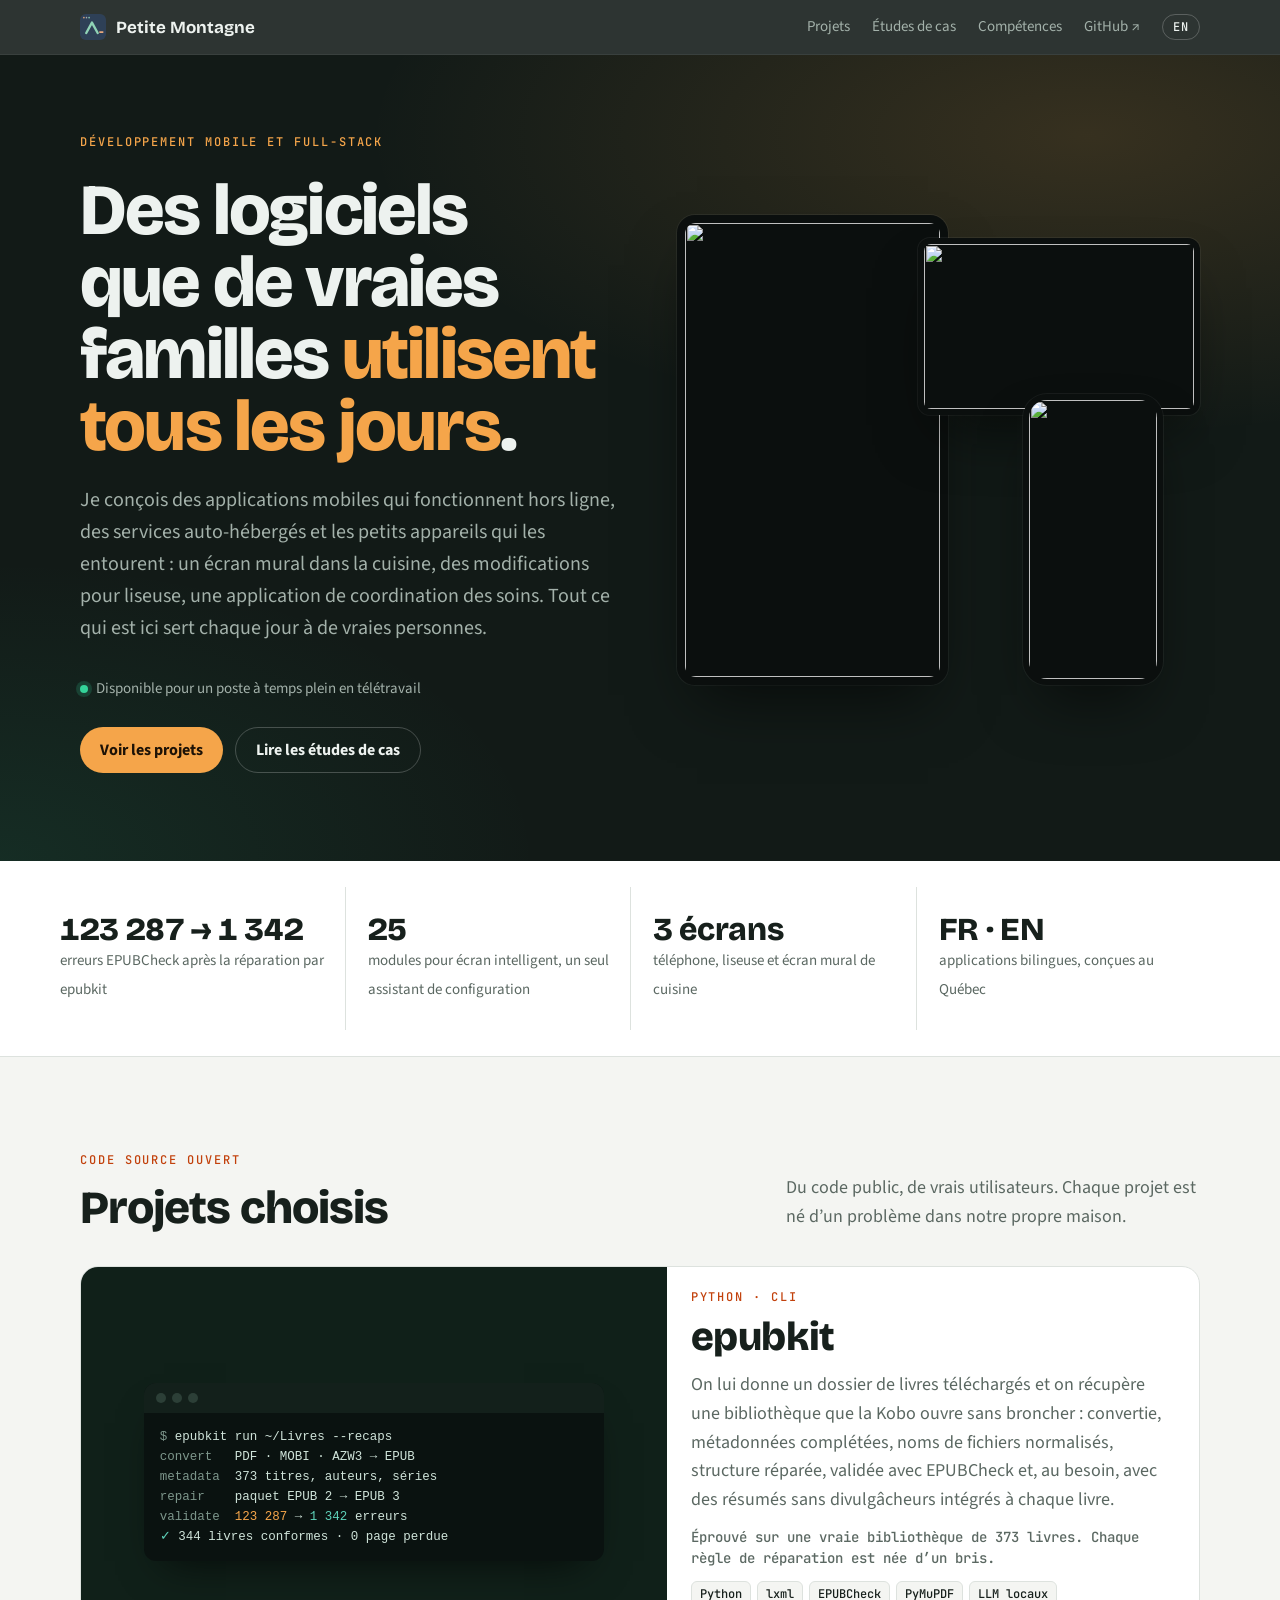
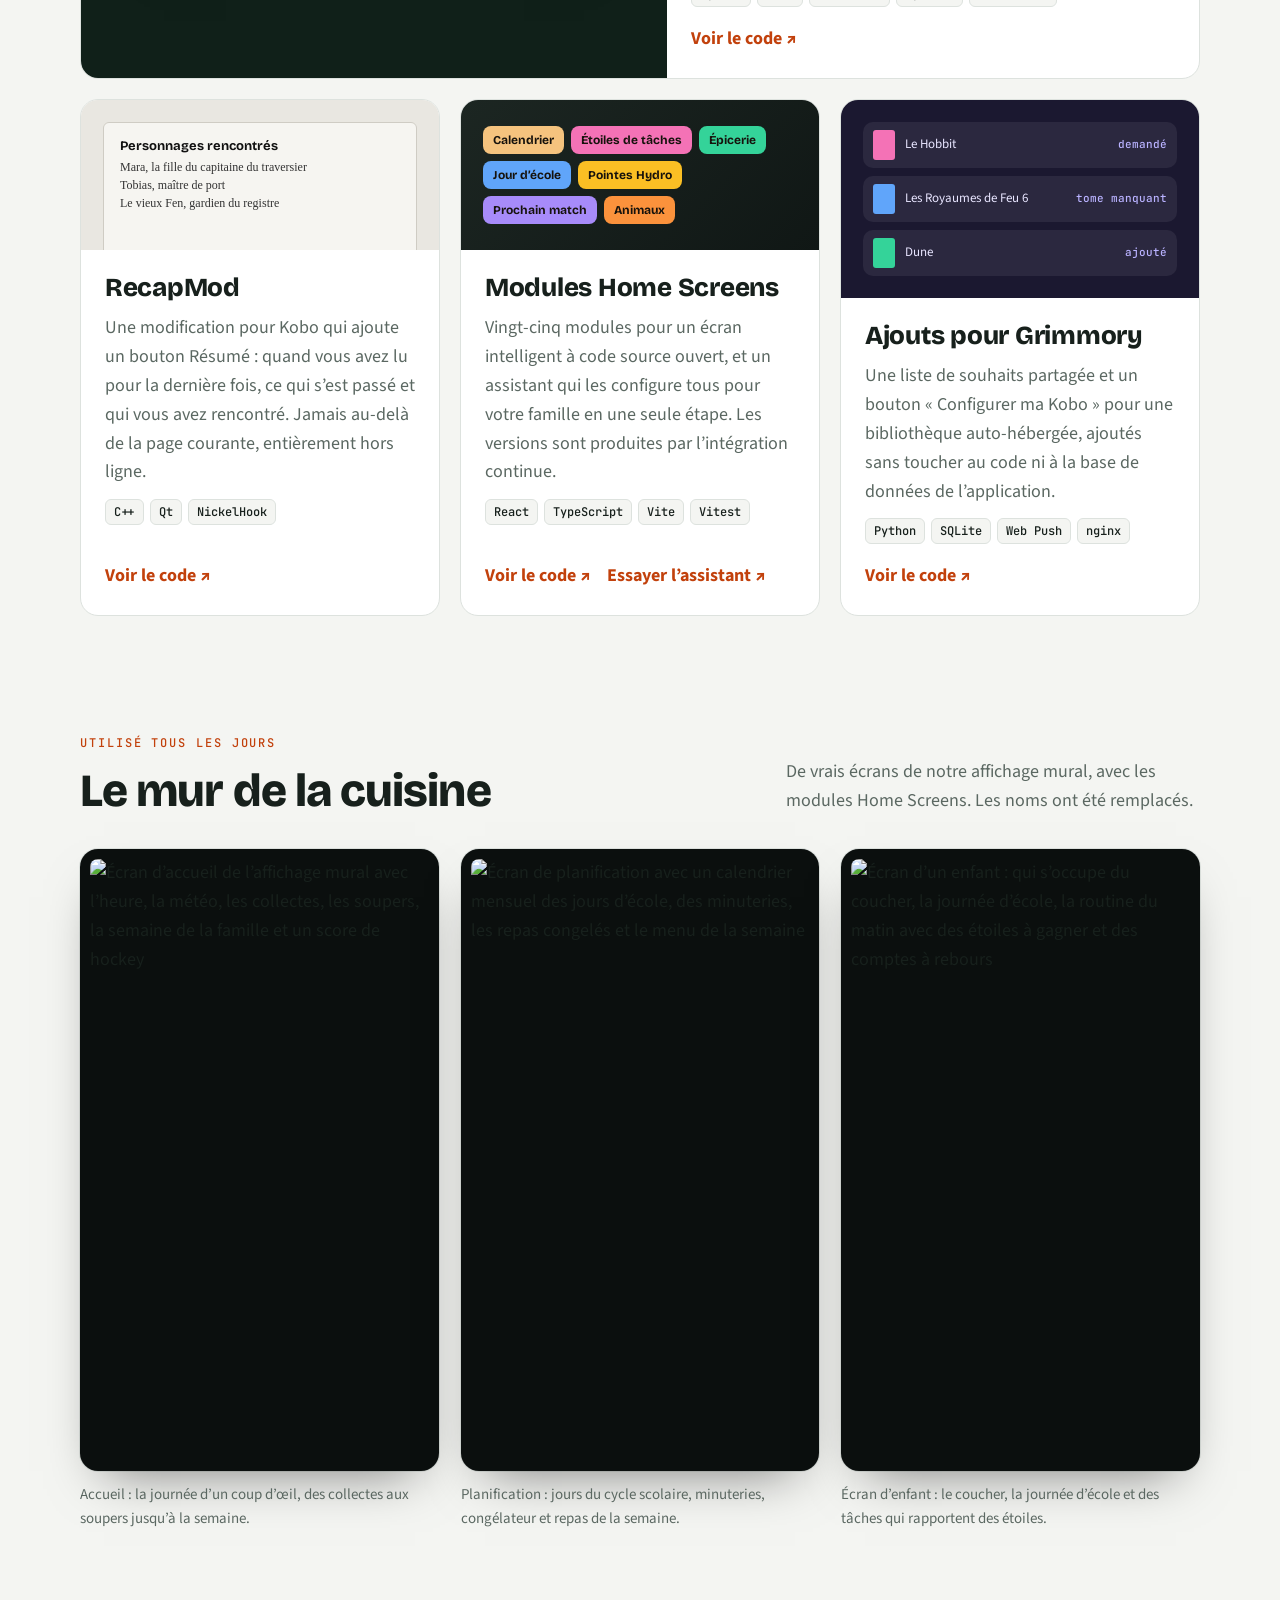
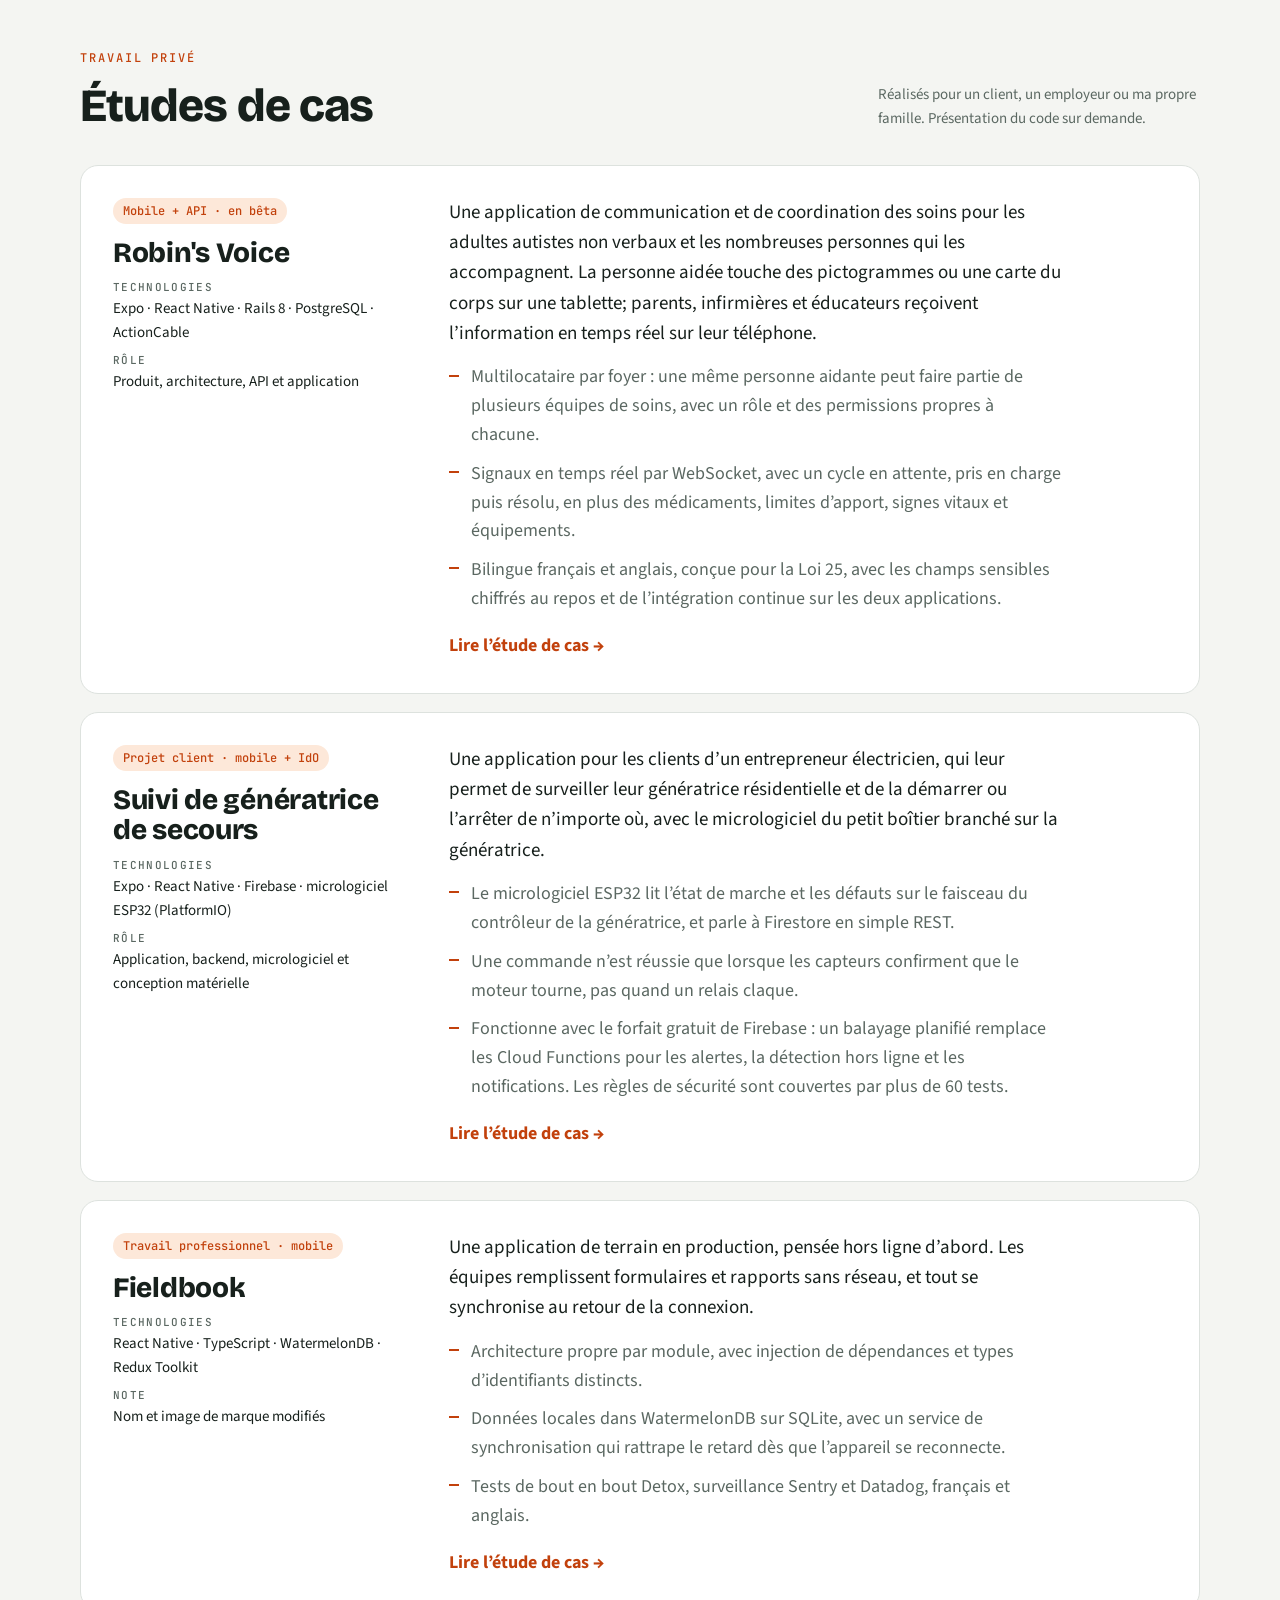
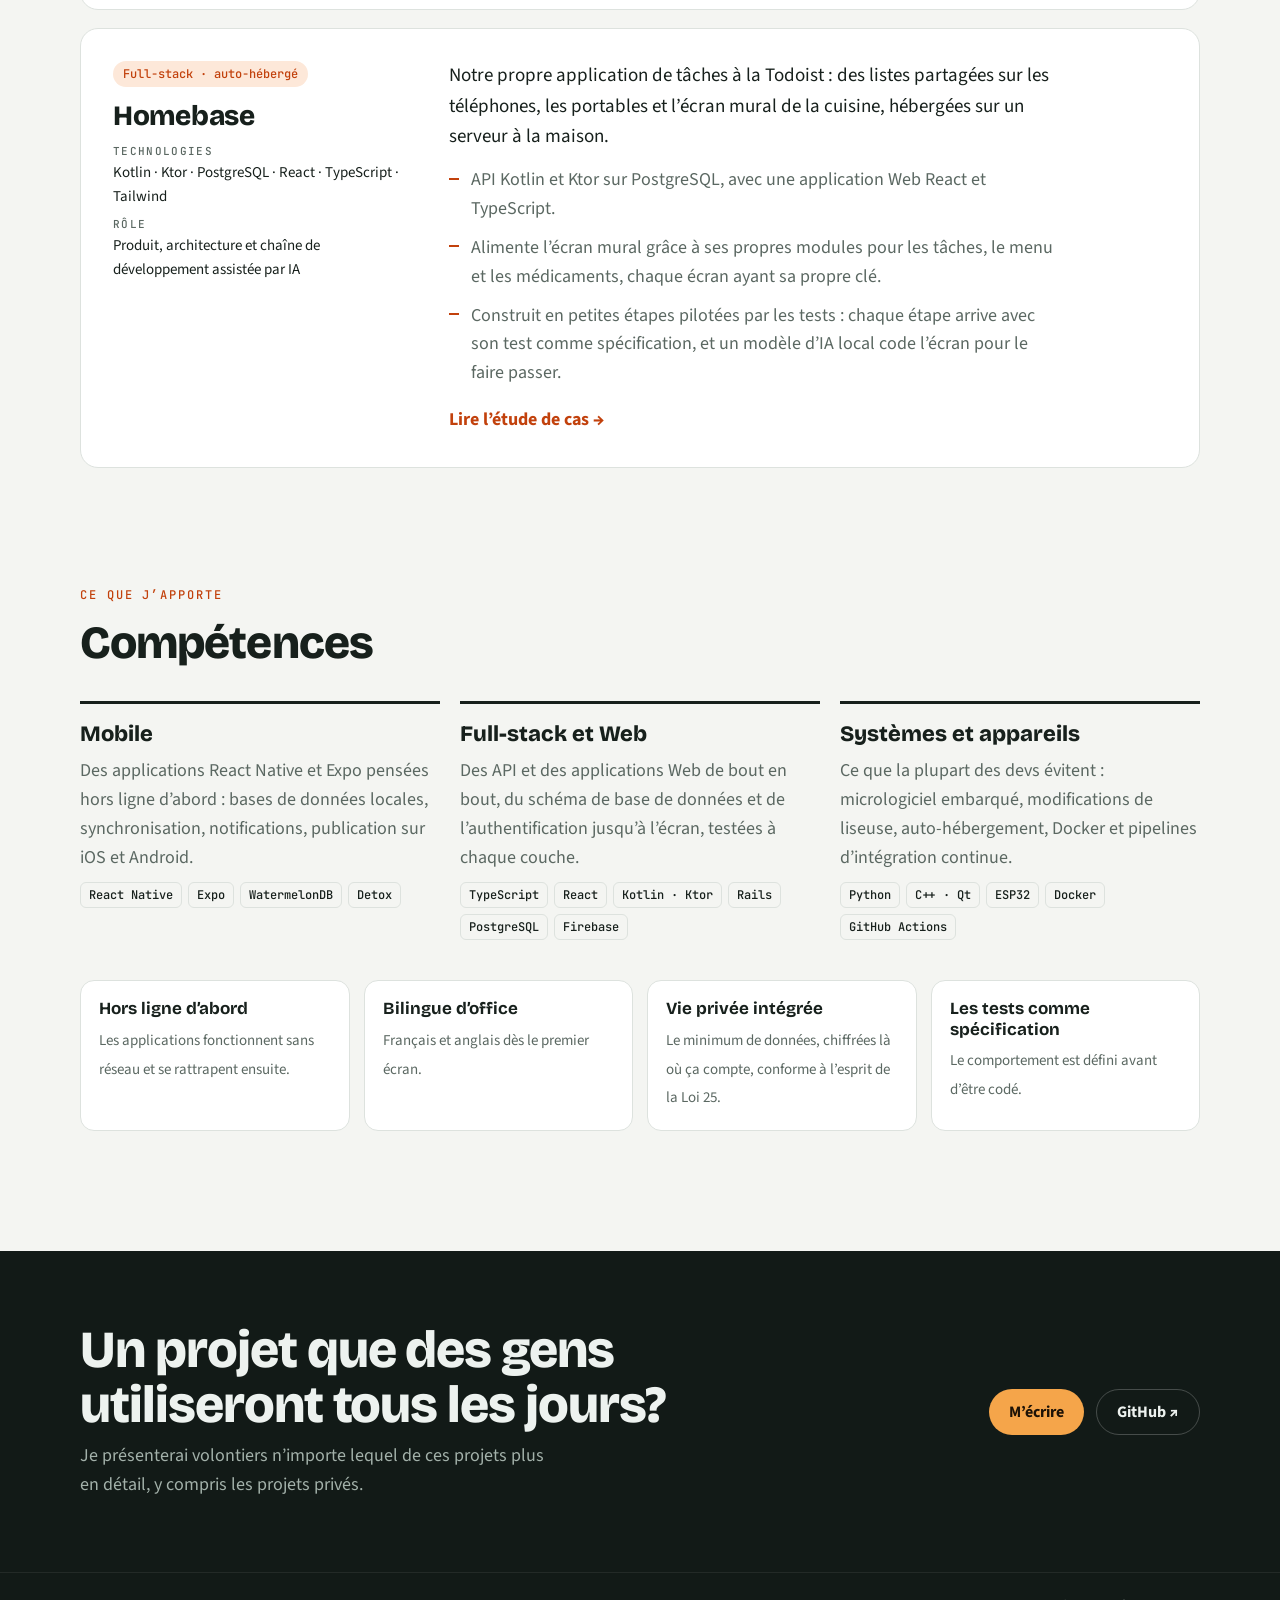
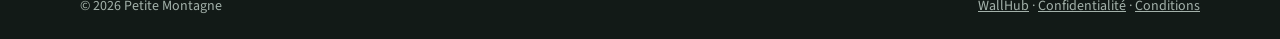
==== fr/index.html @ 61a62d47 "Rebrand from Tweety to Petite Montagne Update GitHub owner links to petite-montagne, the Pages domai" ====
<!doctype html>
<html lang="fr">
<head>
<meta charset="utf-8">
<meta name="viewport" content="width=device-width, initial-scale=1, viewport-fit=cover">
<title>Petite Montagne · Développement mobile et full-stack</title>
<meta name="description" content="Applications mobiles hors ligne d’abord, logiciels familiaux auto-hébergés, outils pour livres numériques et modules pour écran intelligent. Des logiciels que de vraies familles utilisent tous les jours.">
<link rel="canonical" href="https://petite-montagne.github.io/fr/">
<link rel="alternate" hreflang="fr" href="https://petite-montagne.github.io/fr/">
<link rel="alternate" hreflang="en" href="https://petite-montagne.github.io/">
<link rel="alternate" hreflang="x-default" href="https://petite-montagne.github.io/">
<meta property="og:type" content="website">
<meta property="og:site_name" content="Petite Montagne">
<meta property="og:title" content="Petite Montagne · Développement mobile et full-stack">
<meta property="og:description" content="Applications mobiles hors ligne d’abord, logiciels familiaux auto-hébergés, outils pour livres numériques et modules pour écran intelligent. Des logiciels que de vraies familles utilisent tous les jours.">
<meta property="og:url" content="https://petite-montagne.github.io/fr/">
<meta property="og:image" content="https://petite-montagne.github.io/assets/og-fr.png">
<meta property="og:image:width" content="1200">
<meta property="og:image:height" content="630">
<meta property="og:locale" content="fr_CA">
<meta name="twitter:card" content="summary_large_image">
<meta name="theme-color" content="#121a17">
<link rel="icon" href="/assets/icon.svg" type="image/svg+xml">
<link rel="icon" href="/assets/icon-32.png" sizes="32x32" type="image/png">
<link rel="apple-touch-icon" href="/assets/apple-touch-icon.png">
<link rel="preconnect" href="https://fonts.googleapis.com">
<link rel="preconnect" href="https://fonts.gstatic.com" crossorigin>
<link rel="stylesheet" href="https://fonts.googleapis.com/css2?family=Bricolage+Grotesque:opsz,wght@12..96,500;12..96,700;12..96,800&family=Source+Sans+3:wght@400;600;700&family=JetBrains+Mono:wght@400;500&display=swap">
<link rel="stylesheet" href="/assets/site.css">
</head>
<body>

<header class="nav">
  <div class="wrap">
    <a class="brand" href="#top"><i aria-hidden="true"></i>Petite Montagne</a>
    <ul>
      <li><a href="#work">Projets</a></li>
      <li><a href="#cases">Études de cas</a></li>
      <li><a href="#skills">Compétences</a></li>
      
      <li><a href="https://github.com/petite-montagne">GitHub ↗</a></li>
      <li><a class="lang" href="/" hreflang="en" lang="en" aria-label="Read in English">EN</a></li>
    </ul>
  </div>
</header>

<main id="top">
  <section class="hero" aria-labelledby="hero-h">
    <div class="wrap">
      <div>
        <span class="eyebrow">Développement mobile et full-stack</span>
        <h1 id="hero-h">Des logiciels que de vraies familles <em>utilisent tous les jours</em>.</h1>
        <p class="lede">Je conçois des applications mobiles qui fonctionnent hors ligne, des services auto-hébergés et les petits appareils qui les entourent : un écran mural dans la cuisine, des modifications pour liseuse, une application de coordination des soins. Tout ce qui est ici sert chaque jour à de vraies personnes.</p>
        <p class="avail">Disponible pour un poste à temps plein en télétravail</p>
        <div class="cta">
          <a class="btn primary" href="#work">Voir les projets</a>
          <a class="btn ghost" href="#cases">Lire les études de cas</a>
        </div>
      </div>

      <div class="devices" aria-label="De vrais écrans : notre écran mural de cuisine, l’application de tâches Homebase sur un portable et une alerte de soins de Robin’s Voice sur un téléphone" role="img">
        <div class="dev wall"><img src="/assets/shots/wall-home.webp" width="1080" height="1920" alt="" fetchpriority="high" decoding="async"></div>
        <div class="dev desk"><img src="/assets/shots/cases/homebase/today.webp" width="1440" height="900" alt="" decoding="async"></div>
        <div class="dev phone"><img src="/assets/shots/cases/robins-voice/notifications.webp" width="645" height="1403" alt="" decoding="async"></div>
      </div>
    </div>
  </section>

  <div class="proof">
    <div class="wrap">
      <div><strong>123 287 → 1 342</strong><span>erreurs EPUBCheck après la réparation par epubkit</span></div><div><strong>25</strong><span>modules pour écran intelligent, un seul assistant de configuration</span></div><div><strong>3 écrans</strong><span>téléphone, liseuse et écran mural de cuisine</span></div><div><strong>FR · EN</strong><span>applications bilingues, conçues au Québec</span></div>
    </div>
  </div>

  <section class="block wrap" id="work" aria-labelledby="work-h">
    <div class="head">
      <div><span class="eyebrow">Code source ouvert</span><h2 id="work-h">Projets choisis</h2></div>
      <p>Du code public, de vrais utilisateurs. Chaque projet est né d’un problème dans notre propre maison.</p>
    </div>

    <div class="projects">
      <article class="proj feature">
        <div class="art epub" aria-hidden="true">
          <div class="term">
            <div class="bar"><i></i><i></i><i></i></div>
<pre><span class="dim">$</span> epubkit run ~/Livres --recaps
<span class="dim">convert</span>   PDF · MOBI · AZW3 → EPUB
<span class="dim">metadata</span>  373 titres, auteurs, séries
<span class="dim">repair</span>    paquet EPUB 2 → EPUB 3
<span class="dim">validate</span>  <span class="hi">123 287</span> → <span class="ok">1 342</span> erreurs
<span class="ok">✓</span> 344 livres conformes · 0 page perdue</pre>
          </div>
        </div>
        <div class="body">
          <span class="eyebrow">Python · CLI</span>
          <h3>epubkit</h3>
          <p>On lui donne un dossier de livres téléchargés et on récupère une bibliothèque que la Kobo ouvre sans broncher : convertie, métadonnées complétées, noms de fichiers normalisés, structure réparée, validée avec EPUBCheck et, au besoin, avec des résumés sans divulgâcheurs intégrés à chaque livre.</p>
          <p class="metric">Éprouvé sur une vraie bibliothèque de 373 livres. Chaque règle de réparation est née d’un bris.</p>
          <div class="tags"><span>Python</span><span>lxml</span><span>EPUBCheck</span><span>PyMuPDF</span><span>LLM locaux</span></div>
          <div class="links"><a href="https://github.com/petite-montagne/epubkit">Voir le code ↗</a></div>
        </div>
      </article>

      <article class="proj">
        <div class="art recap" aria-hidden="true"><div class="page"><b>Personnages rencontrés</b>Mara, la fille du capitaine du traversier<br>Tobias, maître de port<br>Le vieux Fen, gardien du registre</div></div>
        <div class="body">
          <h3>RecapMod</h3>
          <p>Une modification pour Kobo qui ajoute un bouton Résumé : quand vous avez lu pour la dernière fois, ce qui s’est passé et qui vous avez rencontré. Jamais au-delà de la page courante, entièrement hors ligne.</p>
          <div class="tags"><span>C++</span><span>Qt</span><span>NickelHook</span></div>
          <div class="links"><a href="https://github.com/petite-montagne/RecapMod">Voir le code ↗</a></div>
        </div>
      </article>

      <article class="proj">
        <div class="art hs" aria-hidden="true"><b style="background:#f5c37e">Calendrier</b><b style="background:#f472b6">Étoiles de tâches</b><b style="background:#34d399">Épicerie</b><b style="background:#60a5fa">Jour d’école</b><b style="background:#fbbf24">Pointes Hydro</b><b style="background:#a78bfa">Prochain match</b><b style="background:#fb923c">Animaux</b></div>
        <div class="body">
          <h3>Modules Home Screens</h3>
          <p>Vingt-cinq modules pour un écran intelligent à code source ouvert, et un assistant qui les configure tous pour votre famille en une seule étape. Les versions sont produites par l’intégration continue.</p>
          <div class="tags"><span>React</span><span>TypeScript</span><span>Vite</span><span>Vitest</span></div>
          <div class="links"><a href="https://github.com/petite-montagne/home-screens-plugins">Voir le code ↗</a><a href="https://petite-montagne.github.io/home-screens-plugins/">Essayer l’assistant ↗</a></div>
        </div>
      </article>

      <article class="proj">
        <div class="art grim" aria-hidden="true">
          <div class="book"><i style="background:#f472b6"></i>Le Hobbit<em>demandé</em></div><div class="book"><i style="background:#60a5fa"></i>Les Royaumes de Feu 6<em>tome manquant</em></div><div class="book"><i style="background:#34d399"></i>Dune<em>ajouté</em></div>
        </div>
        <div class="body">
          <h3>Ajouts pour Grimmory</h3>
          <p>Une liste de souhaits partagée et un bouton « Configurer ma Kobo » pour une bibliothèque auto-hébergée, ajoutés sans toucher au code ni à la base de données de l’application.</p>
          <div class="tags"><span>Python</span><span>SQLite</span><span>Web Push</span><span>nginx</span></div>
          <div class="links"><a href="https://github.com/petite-montagne/grimmory-addons">Voir le code ↗</a></div>
        </div>
      </article>
    </div>
  </section>

  <section class="block wrap" id="wall" aria-labelledby="wall-h">
    <div class="head">
      <div><span class="eyebrow">Utilisé tous les jours</span><h2 id="wall-h">Le mur de la cuisine</h2></div>
      <p>De vrais écrans de notre affichage mural, avec les modules Home Screens. Les noms ont été remplacés.</p>
    </div>
    <div class="shots">
      <figure><img src="/assets/shots/wall-home.webp" width="1080" height="1920" loading="lazy" decoding="async" alt="Écran d’accueil de l’affichage mural avec l’heure, la météo, les collectes, les soupers, la semaine de la famille et un score de hockey"><figcaption>Accueil : la journée d’un coup d’œil, des collectes aux soupers jusqu’à la semaine.</figcaption></figure><figure><img src="/assets/shots/wall-planning.webp" width="1080" height="1920" loading="lazy" decoding="async" alt="Écran de planification avec un calendrier mensuel des jours d’école, des minuteries, les repas congelés et le menu de la semaine"><figcaption>Planification : jours du cycle scolaire, minuteries, congélateur et repas de la semaine.</figcaption></figure><figure><img src="/assets/shots/wall-sam.webp" width="1080" height="1920" loading="lazy" decoding="async" alt="Écran d’un enfant : qui s’occupe du coucher, la journée d’école, la routine du matin avec des étoiles à gagner et des comptes à rebours"><figcaption>Écran d’enfant : le coucher, la journée d’école et des tâches qui rapportent des étoiles.</figcaption></figure>
    </div>
  </section>

  <section class="block wrap" id="cases" aria-labelledby="cases-h">
    <div class="head">
      <div><span class="eyebrow">Travail privé</span><h2 id="cases-h">Études de cas</h2></div>
      <p class="private">Réalisés pour un client, un employeur ou ma propre famille. Présentation du code sur demande.</p>
    </div>

    <div class="cases">
      
      <article class="case" id="robins-voice">
        <aside>
          <span class="kind">Mobile + API · en bêta</span>
          <h3>Robin's Voice</h3>
          <dl><div><dt>Technologies</dt><dd>Expo · React Native · Rails 8 · PostgreSQL · ActionCable</dd></div><div><dt>Rôle</dt><dd>Produit, architecture, API et application</dd></div></dl>
        </aside>
        <div class="story">
          <p>Une application de communication et de coordination des soins pour les adultes autistes non verbaux et les nombreuses personnes qui les accompagnent. La personne aidée touche des pictogrammes ou une carte du corps sur une tablette; parents, infirmières et éducateurs reçoivent l’information en temps réel sur leur téléphone.</p>
          <ul><li>Multilocataire par foyer : une même personne aidante peut faire partie de plusieurs équipes de soins, avec un rôle et des permissions propres à chacune.</li><li>Signaux en temps réel par WebSocket, avec un cycle en attente, pris en charge puis résolu, en plus des médicaments, limites d’apport, signes vitaux et équipements.</li><li>Bilingue français et anglais, conçue pour la Loi 25, avec les champs sensibles chiffrés au repos et de l’intégration continue sur les deux applications.</li></ul>
          <a class="more" href="/fr/work/robins-voice/">Lire l’étude de cas →</a>
        </div>
      </article>
      <article class="case" id="generator-monitor">
        <aside>
          <span class="kind">Projet client · mobile + IdO</span>
          <h3>Suivi de génératrice de secours</h3>
          <dl><div><dt>Technologies</dt><dd>Expo · React Native · Firebase · micrologiciel ESP32 (PlatformIO)</dd></div><div><dt>Rôle</dt><dd>Application, backend, micrologiciel et conception matérielle</dd></div></dl>
        </aside>
        <div class="story">
          <p>Une application pour les clients d’un entrepreneur électricien, qui leur permet de surveiller leur génératrice résidentielle et de la démarrer ou l’arrêter de n’importe où, avec le micrologiciel du petit boîtier branché sur la génératrice.</p>
          <ul><li>Le micrologiciel ESP32 lit l’état de marche et les défauts sur le faisceau du contrôleur de la génératrice, et parle à Firestore en simple REST.</li><li>Une commande n’est réussie que lorsque les capteurs confirment que le moteur tourne, pas quand un relais claque.</li><li>Fonctionne avec le forfait gratuit de Firebase : un balayage planifié remplace les Cloud Functions pour les alertes, la détection hors ligne et les notifications. Les règles de sécurité sont couvertes par plus de 60 tests.</li></ul>
          <a class="more" href="/fr/work/generator-monitor/">Lire l’étude de cas →</a>
        </div>
      </article>
      <article class="case" id="fieldbook">
        <aside>
          <span class="kind">Travail professionnel · mobile</span>
          <h3>Fieldbook</h3>
          <dl><div><dt>Technologies</dt><dd>React Native · TypeScript · WatermelonDB · Redux Toolkit</dd></div><div><dt>Note</dt><dd>Nom et image de marque modifiés</dd></div></dl>
        </aside>
        <div class="story">
          <p>Une application de terrain en production, pensée hors ligne d’abord. Les équipes remplissent formulaires et rapports sans réseau, et tout se synchronise au retour de la connexion.</p>
          <ul><li>Architecture propre par module, avec injection de dépendances et types d’identifiants distincts.</li><li>Données locales dans WatermelonDB sur SQLite, avec un service de synchronisation qui rattrape le retard dès que l’appareil se reconnecte.</li><li>Tests de bout en bout Detox, surveillance Sentry et Datadog, français et anglais.</li></ul>
          <a class="more" href="/fr/work/fieldbook/">Lire l’étude de cas →</a>
        </div>
      </article>
      <article class="case" id="homebase">
        <aside>
          <span class="kind">Full-stack · auto-hébergé</span>
          <h3>Homebase</h3>
          <dl><div><dt>Technologies</dt><dd>Kotlin · Ktor · PostgreSQL · React · TypeScript · Tailwind</dd></div><div><dt>Rôle</dt><dd>Produit, architecture et chaîne de développement assistée par IA</dd></div></dl>
        </aside>
        <div class="story">
          <p>Notre propre application de tâches à la Todoist : des listes partagées sur les téléphones, les portables et l’écran mural de la cuisine, hébergées sur un serveur à la maison.</p>
          <ul><li>API Kotlin et Ktor sur PostgreSQL, avec une application Web React et TypeScript.</li><li>Alimente l’écran mural grâce à ses propres modules pour les tâches, le menu et les médicaments, chaque écran ayant sa propre clé.</li><li>Construit en petites étapes pilotées par les tests : chaque étape arrive avec son test comme spécification, et un modèle d’IA local code l’écran pour le faire passer.</li></ul>
          <a class="more" href="/fr/work/homebase/">Lire l’étude de cas →</a>
        </div>
      </article>
    </div>
  </section>

  <section class="block wrap" id="skills" aria-labelledby="skills-h">
    <div class="head">
      <div><span class="eyebrow">Ce que j’apporte</span><h2 id="skills-h">Compétences</h2></div>
    </div>
    <div class="skills">
      <div class="skill"><h3>Mobile</h3><p>Des applications React Native et Expo pensées hors ligne d’abord : bases de données locales, synchronisation, notifications, publication sur iOS et Android.</p><div class="tags"><span>React Native</span><span>Expo</span><span>WatermelonDB</span><span>Detox</span></div></div><div class="skill"><h3>Full-stack et Web</h3><p>Des API et des applications Web de bout en bout, du schéma de base de données et de l’authentification jusqu’à l’écran, testées à chaque couche.</p><div class="tags"><span>TypeScript</span><span>React</span><span>Kotlin · Ktor</span><span>Rails</span><span>PostgreSQL</span><span>Firebase</span></div></div><div class="skill"><h3>Systèmes et appareils</h3><p>Ce que la plupart des devs évitent : micrologiciel embarqué, modifications de liseuse, auto-hébergement, Docker et pipelines d’intégration continue.</p><div class="tags"><span>Python</span><span>C++ · Qt</span><span>ESP32</span><span>Docker</span><span>GitHub Actions</span></div></div>
    </div>
    <div class="principles">
      <div><b>Hors ligne d’abord</b><span>Les applications fonctionnent sans réseau et se rattrapent ensuite.</span></div><div><b>Bilingue d’office</b><span>Français et anglais dès le premier écran.</span></div><div><b>Vie privée intégrée</b><span>Le minimum de données, chiffrées là où ça compte, conforme à l’esprit de la Loi 25.</span></div><div><b>Les tests comme spécification</b><span>Le comportement est défini avant d’être codé.</span></div>
    </div>
  </section>
</main>

<section class="contact" aria-labelledby="contact-h">
  <div class="wrap">
    <div>
      <h2 id="contact-h">Un projet que des gens utiliseront tous les jours?</h2>
      <p>Je présenterai volontiers n’importe lequel de ces projets plus en détail, y compris les projets privés.</p>
    </div>
    <div class="actions"><a class="btn primary" href="mailto:tweetyboopdev2022@gmail.com">M’écrire</a><a class="btn ghost" href="https://github.com/petite-montagne">GitHub ↗</a></div>
  </div>
</section>
<footer>
  <div class="wrap">
    <span>© 2026 Petite Montagne</span>
    <span><a href="/wallhub/">WallHub</a> · <a href="/wallhub/privacy.html">Confidentialité</a> · <a href="/wallhub/terms.html">Conditions</a></span>
  </div>
</footer>
</body>
</html>
---- assets/site.css ----
/* Layout: a dark "living room" hero holding three device mockups (wall display, e-reader, phone);
   below it a light page: proof strip, featured + grid projects, case-study rows, skills, contact band. */
:root {
  --bg: #f4f5f2;
  --surface: #ffffff;
  --ink: #17201c;
  --muted: #5b6862;
  --line: #dde2de;
  --accent: #c2410c;
  --accent-soft: #fde8d9;
  --night: #121a17;
  --night-2: #1b2622;
  --night-ink: #edf2ef;
  --night-muted: #a3b1aa;
  --glow: #f5a54a;
  --display: "Bricolage Grotesque", "Avenir Next", "Segoe UI", system-ui, sans-serif;
  --body: "Source Sans 3", "Segoe UI", system-ui, sans-serif;
  --mono: "JetBrains Mono", ui-monospace, Menlo, Consolas, monospace;
  --radius: 18px;
  color-scheme: light;
}
@media (prefers-color-scheme: dark) {
  :root {
    --bg: #0e1412; --surface: #151d1a; --ink: #e7ede9; --muted: #9db0a7; --line: #24302b;
    --accent: #f5a54a; --accent-soft: #33261a; --night: #090e0c; --night-2: #121a17;
    color-scheme: dark;
  }
}
* { box-sizing: border-box; }
html { scroll-behavior: smooth; scroll-padding-top: 72px; }
@media (prefers-reduced-motion: reduce) { html { scroll-behavior: auto; } *, *::before, *::after { transition: none !important; animation: none !important; } }
body { margin: 0; background: var(--bg); color: var(--ink); font: 18px/1.6 var(--body); -webkit-font-smoothing: antialiased; }
img, svg { max-width: 100%; }
a { color: inherit; }
a:focus-visible, button:focus-visible { outline: 3px solid var(--glow); outline-offset: 3px; border-radius: 6px; }
.wrap { max-width: 1160px; margin: 0 auto; padding-left: max(20px, env(safe-area-inset-left, 0px)); padding-right: max(20px, env(safe-area-inset-right, 0px)); }
.eyebrow { font: 500 12px/1 var(--mono); letter-spacing: .16em; text-transform: uppercase; color: var(--accent); }

/* nav */
.nav { position: sticky; top: env(safe-area-inset-top, 0px); z-index: 20; background: color-mix(in srgb, var(--night) 88%, transparent); backdrop-filter: blur(12px); -webkit-backdrop-filter: blur(12px); color: var(--night-ink); border-bottom: 1px solid rgba(255,255,255,.06); }
body::before { content: ""; position: fixed; inset: 0 0 auto; height: env(safe-area-inset-top, 0px); z-index: 30; background: var(--night); }
.nav .wrap { display: flex; align-items: center; justify-content: space-between; gap: 16px; padding-block: 14px; }
.brand { display: flex; align-items: center; gap: 10px; font: 700 17px/1 var(--display); text-decoration: none; }
.brand i { width: 26px; height: 26px; border-radius: 6px; background: url(/assets/icon.svg) center / cover no-repeat; display: inline-block; }
.nav ul { list-style: none; display: flex; gap: 22px; margin: 0; padding: 0; font-size: 15px; }
.nav ul a { text-decoration: none; color: var(--night-muted); }
.nav ul a:hover { color: var(--night-ink); }
@media (max-width: 560px) { .nav ul li:not(:last-child) { display: none; } }

/* hero */
.hero { background: radial-gradient(1200px 500px at 85% 10%, rgba(245,165,74,.16), transparent 60%), radial-gradient(900px 500px at 0% 100%, rgba(52,211,153,.10), transparent 60%), var(--night); color: var(--night-ink); overflow: hidden; }
.hero .wrap { display: grid; grid-template-columns: minmax(0, 1.05fr) minmax(0, 1fr); gap: 48px; align-items: center; padding-block: 72px 88px; }
@media (max-width: 960px) { .hero .wrap { grid-template-columns: minmax(0, 1fr); padding-block: 48px 64px; } }
.hero h1 { font: 800 clamp(40px, 6vw, 72px)/1.0 var(--display); letter-spacing: -.025em; margin: 18px 0 22px; text-wrap: balance; }
.hero h1 em { font-style: normal; color: var(--glow); }
.hero p.lede { font-size: 20px; color: var(--night-muted); max-width: 54ch; margin: 0 0 30px; }
.cta { display: flex; flex-wrap: wrap; gap: 12px; }
.btn { display: inline-flex; align-items: center; gap: 8px; font: 700 16px/1 var(--body); padding: 14px 20px; border-radius: 999px; text-decoration: none; transition: transform .15s ease, background-color .2s; }
.btn.primary { background: var(--glow); color: #1d1206; }
.btn.ghost { border: 1px solid rgba(255,255,255,.22); color: var(--night-ink); }
.btn:hover { transform: translateY(-1px); }
.hero .eyebrow { color: var(--glow); }

/* devices */
.devices { position: relative; height: 470px; }
@media (max-width: 960px) { .devices { height: 420px; max-width: 560px; width: 100%; margin: 0 auto; } }
@media (max-width: 480px) { .devices { height: 360px; } }
.dev { position: absolute; border-radius: 22px; box-shadow: 0 30px 60px -20px rgba(0,0,0,.6), 0 0 0 1px rgba(255,255,255,.06); }
.wall { left: 0; top: 0; width: 58%; height: 92%; background: #0b0f0e; padding: 12px; border-radius: 20px; }
.wall .screen { height: 100%; border-radius: 12px; background: linear-gradient(180deg, #1c2622, #141c19); padding: 14px; display: grid; grid-template-rows: auto auto 1fr; gap: 10px; overflow: hidden; }
.wall .time { font: 800 clamp(26px, 4vw, 40px)/1 var(--display); color: #fff; }
.wall .time small { display: block; font: 500 11px/1.4 var(--mono); color: #a3b1aa; letter-spacing: .06em; margin-top: 6px; }
.tabs { display: flex; flex-wrap: wrap; gap: 5px; }
.tabs b { font: 700 10px/1 var(--display); padding: 6px 8px; border-radius: 7px; color: #16120c; }
.tiles { display: grid; grid-template-columns: 1fr 1fr; gap: 7px; align-content: start; }
.tile { background: rgba(255,255,255,.06); border-radius: 9px; padding: 8px 9px; font-size: 11px; line-height: 1.3; color: #dfe7e3; min-width: 0; }
.tile b { display: block; font: 700 9px/1.2 var(--mono); letter-spacing: .08em; text-transform: uppercase; color: #a3b1aa; margin-bottom: 4px; }
.tile.wide { grid-column: span 2; }
.stars { color: #fbbf24; letter-spacing: 2px; }
.desk { right: 0; top: 5%; width: 54%; aspect-ratio: 1440 / 900; padding: 6px; background: #0b0f0e; border-radius: 12px; }
.phone { right: 7%; bottom: 0; height: 62%; aspect-ratio: 645 / 1403; padding: 6px; background: #0b0f0e; border-radius: 24px; }
.desk img, .phone img { display: block; width: 100%; height: 100%; object-fit: cover; object-position: top; border-radius: 7px; }
.phone img { border-radius: 18px; }
@media (prefers-reduced-motion: no-preference) {
  .dev { animation: rise .8s cubic-bezier(.2,.7,.2,1) both; }
  .desk { animation-delay: .12s; } .phone { animation-delay: .24s; }
  @keyframes rise { from { transform: translateY(14px); } to { transform: none; } }
}

/* proof strip */
.proof { border-bottom: 1px solid var(--line); background: var(--surface); }
.proof .wrap { display: grid; grid-template-columns: repeat(4, minmax(0, 1fr)); gap: 0; }
@media (max-width: 760px) { .proof .wrap { grid-template-columns: repeat(2, minmax(0, 1fr)); } }
.proof div { padding: 26px 18px 26px 0; border-right: 1px solid var(--line); min-width: 0; }
.proof div + div { padding-left: 22px; }
.proof div:last-child { border-right: 0; }
@media (max-width: 760px) { .proof div { border-right: 0; padding-left: 0 !important; } }
.proof strong { display: block; font: 800 clamp(24px, 3vw, 32px)/1.05 var(--display); letter-spacing: -.01em; font-variant-numeric: tabular-nums; }
.proof span { font-size: 15px; color: var(--muted); }

/* sections */
section.block { padding-block: 88px 24px; }
.head { display: flex; flex-wrap: wrap; align-items: end; justify-content: space-between; gap: 16px; margin-bottom: 34px; }
.head h2 { font: 800 clamp(30px, 4vw, 46px)/1.05 var(--display); letter-spacing: -.02em; margin: 10px 0 0; text-wrap: balance; }
.head p { margin: 0; color: var(--muted); max-width: 46ch; }

/* projects */
.projects { display: grid; grid-template-columns: repeat(6, minmax(0, 1fr)); gap: 20px; }
.proj { grid-column: span 2; background: var(--surface); border: 1px solid var(--line); border-radius: var(--radius); overflow: hidden; display: flex; flex-direction: column; min-width: 0; transition: transform .2s ease, box-shadow .2s ease; }
.proj:hover { transform: translateY(-3px); box-shadow: 0 18px 40px -24px rgba(0,0,0,.35); }
.proj.feature { grid-column: span 6; display: grid; grid-template-columns: minmax(0, 1.1fr) minmax(0, 1fr); }
@media (max-width: 960px) { .proj { grid-column: span 3; } .proj.feature { grid-column: span 6; grid-template-columns: minmax(0, 1fr); } }
@media (max-width: 640px) { .proj, .proj.feature { grid-column: span 6; } }
.art { min-height: 150px; position: relative; overflow: hidden; }
.proj .body { padding: 24px; display: flex; flex-direction: column; gap: 12px; flex: 1; }
.proj h3 { font: 800 26px/1.1 var(--display); margin: 0; letter-spacing: -.01em; }
.proj.feature h3 { font-size: clamp(30px, 3.6vw, 40px); }
.proj p { margin: 0; color: var(--muted); }
.metric { font: 500 14px/1.5 var(--mono); color: var(--accent); }
.tags { display: flex; flex-wrap: wrap; gap: 6px; }
.tags span { font: 500 12px/1 var(--mono); padding: 6px 8px; border-radius: 6px; background: var(--bg); border: 1px solid var(--line); }
.links { display: flex; flex-wrap: wrap; gap: 16px; margin-top: auto; padding-top: 6px; }
.links a { font-weight: 700; color: var(--accent); text-decoration: none; }
.links a:hover { text-decoration: underline; text-underline-offset: 3px; }

/* project art */
.art.epub { background: #102019; display: grid; place-items: center; padding: 28px; min-height: 280px; }
.term { width: 100%; max-width: 460px; background: #0a1210; border-radius: 12px; box-shadow: 0 20px 40px -20px rgba(0,0,0,.7); font: 12.5px/1.6 var(--mono); color: #cfe3d9; overflow: hidden; }
.term .bar { display: flex; gap: 6px; padding: 10px 12px; background: #13201b; }
.term .bar i { width: 10px; height: 10px; border-radius: 50%; background: #2c3f37; }
.term pre { margin: 0; padding: 14px 16px; white-space: pre-wrap; overflow-wrap: anywhere; }
.term .ok { color: #5ed1b9; } .term .dim { color: #7d968b; } .term .hi { color: #f5a54a; }
.art.recap { background: #e9e7e1; }
.art.recap .page { position: absolute; inset: 22px 22px -10px; background: #f6f5f1; border: 1px solid #cfccc4; border-radius: 6px; padding: 16px; font: 12px/1.5 Georgia, serif; color: #333; }
.art.recap .page b { font: 700 13px/1.2 var(--display); display: block; margin-bottom: 4px; color: #111; }
.art.hs { background: linear-gradient(135deg, #1c2622, #101715); padding: 22px; display: flex; flex-wrap: wrap; gap: 7px; align-content: center; }
.art.hs b { font: 700 12px/1 var(--display); padding: 8px 10px; border-radius: 8px; color: #16120c; }
.art.grim { background: #1b1830; padding: 22px; display: grid; gap: 8px; align-content: center; }
.art.grim .book { display: flex; align-items: center; gap: 10px; background: rgba(255,255,255,.07); border-radius: 10px; padding: 8px 10px; color: #e8e5ff; font-size: 13px; }
.art.grim .book i { width: 22px; height: 30px; border-radius: 3px; flex: none; }
.art.grim .book em { margin-left: auto; font-style: normal; font: 500 11px/1 var(--mono); color: #b9b2ff; }

/* case studies */
.cases { display: grid; gap: 18px; }
.case { display: grid; grid-template-columns: minmax(0, 300px) minmax(0, 1fr); gap: 36px; background: var(--surface); border: 1px solid var(--line); border-radius: var(--radius); padding: 32px; }
@media (max-width: 820px) { .case { grid-template-columns: minmax(0, 1fr); gap: 18px; padding: 24px; } }
.case aside { display: grid; gap: 14px; align-content: start; }
.case h3 { font: 800 28px/1.1 var(--display); margin: 0; letter-spacing: -.01em; }
.kind { justify-self: start; font: 500 12px/1 var(--mono); padding: 7px 10px; border-radius: 999px; background: var(--accent-soft); color: var(--accent); }
.case dl { margin: 0; display: grid; gap: 10px; font-size: 15px; }
.case dt { font: 500 11px/1 var(--mono); letter-spacing: .12em; text-transform: uppercase; color: var(--muted); }
.case dd { margin: 4px 0 0; }
.case .story { display: grid; gap: 14px; max-width: 68ch; }
.case .story p { margin: 0; font-size: 19px; }
.case ul { margin: 0; padding: 0; list-style: none; display: grid; gap: 10px; }
.case li { position: relative; padding-left: 22px; color: var(--muted); }
.case li::before { content: ""; position: absolute; left: 0; top: .62em; width: 10px; height: 2px; background: var(--accent); }
.private { font-size: 15px; color: var(--muted); }

/* skills */
.skills { display: grid; grid-template-columns: repeat(3, minmax(0, 1fr)); gap: 20px; }
@media (max-width: 860px) { .skills { grid-template-columns: minmax(0, 1fr); } }
.skill { border-top: 3px solid var(--ink); padding-top: 18px; display: grid; gap: 10px; align-content: start; }
.skill h3 { font: 800 22px/1.15 var(--display); margin: 0; }
.skill p { margin: 0; color: var(--muted); }
.principles { margin-top: 40px; display: grid; grid-template-columns: repeat(4, minmax(0, 1fr)); gap: 14px; }
@media (max-width: 860px) { .principles { grid-template-columns: repeat(2, minmax(0, 1fr)); } }
.principles div { background: var(--surface); border: 1px solid var(--line); border-radius: 14px; padding: 18px; min-width: 0; }
.principles b { display: block; font: 700 17px/1.2 var(--display); margin-bottom: 6px; }
.principles span { font-size: 15px; color: var(--muted); }

/* contact */
.contact { margin-top: 96px; background: var(--night); color: var(--night-ink); }
.contact .wrap { padding-block: 72px; display: grid; grid-template-columns: minmax(0, 1fr) auto; gap: 28px; align-items: center; }
@media (max-width: 760px) { .contact .wrap { grid-template-columns: minmax(0, 1fr); } }
.contact h2 { font: 800 clamp(30px, 4.4vw, 52px)/1.05 var(--display); margin: 0 0 10px; letter-spacing: -.02em; text-wrap: balance; }
.contact p { margin: 0; color: var(--night-muted); max-width: 52ch; }
footer { background: var(--night); color: var(--night-muted); border-top: 1px solid rgba(255,255,255,.07); font-size: 14px; }
footer .wrap { display: flex; flex-wrap: wrap; justify-content: space-between; gap: 12px; padding-block: 22px calc(22px + env(safe-area-inset-bottom, 0px)); }
footer a { color: var(--night-muted); }

/* language switch + availability */
.lang { border: 1px solid rgba(255,255,255,.22); border-radius: 999px; padding: 4px 10px; font: 500 12px/1 var(--mono); letter-spacing: .08em; }
.nav ul a.lang { color: var(--night-ink); }
.avail { display: inline-flex; align-items: center; gap: 8px; font-size: 15px; color: var(--night-muted); margin: -14px 0 26px; }
.avail::before { content: ""; width: 8px; height: 8px; border-radius: 50%; background: #34d399; box-shadow: 0 0 0 4px rgba(52,211,153,.18); }
.case .more { margin-top: 4px; font-weight: 700; color: var(--accent); text-decoration: none; justify-self: start; }
.case .more:hover { text-decoration: underline; text-underline-offset: 3px; }
.contact .actions { display: flex; flex-wrap: wrap; gap: 12px; }

/* case study pages */
.cs-hero { background: radial-gradient(900px 420px at 90% 0%, rgba(245,165,74,.14), transparent 60%), var(--night); color: var(--night-ink); }
.cs-hero .wrap { padding-block: 56px 64px; }
.crumb { font-size: 15px; color: var(--night-muted); text-decoration: none; }
.crumb:hover { color: var(--night-ink); }
.cs-hero .kind { margin-top: 26px; background: rgba(245,165,74,.14); color: var(--glow); display: inline-block; }
.cs-hero h1 { font: 800 clamp(38px, 6vw, 68px)/1.02 var(--display); letter-spacing: -.025em; margin: 16px 0 18px; max-width: 18ch; text-wrap: balance; }
.cs-hero .lede { font-size: clamp(19px, 2.2vw, 23px); color: var(--night-muted); max-width: 60ch; margin: 0; }
.facts { display: grid; grid-template-columns: repeat(3, minmax(0, 1fr)); gap: 0; margin-top: 40px; border-top: 1px solid rgba(255,255,255,.1); }
@media (max-width: 760px) { .facts { grid-template-columns: minmax(0, 1fr); } }
.facts div { padding: 18px 20px 0 0; min-width: 0; }
.facts dt { font: 500 11px/1 var(--mono); letter-spacing: .12em; text-transform: uppercase; color: var(--glow); }
.facts dd { margin: 8px 0 0; font-size: 16px; color: var(--night-ink); }
.cs { padding-block: 72px 0; }
.cs h2 { font: 800 clamp(26px, 3.4vw, 38px)/1.1 var(--display); letter-spacing: -.02em; margin: 10px 0 18px; }
.cs .prose { max-width: 68ch; font-size: 19px; }
.cs .prose p { margin: 0 0 14px; }
.features { display: grid; grid-template-columns: repeat(2, minmax(0, 1fr)); gap: 16px; margin-top: 8px; }
@media (max-width: 760px) { .features { grid-template-columns: minmax(0, 1fr); } }
.features div { background: var(--surface); border: 1px solid var(--line); border-radius: 14px; padding: 20px; min-width: 0; }
.features b { display: block; font: 700 18px/1.25 var(--display); margin-bottom: 6px; }
.features span { color: var(--muted); font-size: 16px; }

/* system diagram: rows of stages joined by labelled connectors; stacks vertically on phones */
.diagram { background: var(--surface); border: 1px solid var(--line); border-radius: var(--radius); padding: 26px; display: grid; gap: 26px; }
.flow { display: grid; gap: 10px; }
.flow > h3 { margin: 0; font: 500 11px/1 var(--mono); letter-spacing: .12em; text-transform: uppercase; color: var(--muted); }
.lane { display: flex; align-items: stretch; gap: 0; }
.stage { flex: 1 1 0; min-width: 0; background: var(--bg); border: 1px solid var(--line); border-radius: 12px; padding: 14px; }
.stage.hot { border-color: var(--accent); box-shadow: inset 0 3px 0 var(--accent); }
.stage b { display: block; font: 700 16px/1.2 var(--display); }
.stage small { display: block; font: 500 11.5px/1.4 var(--mono); color: var(--accent); margin: 4px 0 8px; }
.stage ul { margin: 0; padding: 0 0 0 16px; font-size: 14px; color: var(--muted); line-height: 1.45; }
.link { flex: 0 0 96px; display: grid; place-items: center; align-content: center; gap: 4px; padding: 0 6px; text-align: center; font: 500 10.5px/1.3 var(--mono); color: var(--muted); }
.link::after { content: "→"; font: 700 20px/1 var(--body); color: var(--accent); order: -1; }
.link.both::after { content: "⇄"; }
@media (max-width: 860px) {
  .lane { flex-direction: column; }
  .link { flex-basis: auto; padding: 8px 0; grid-auto-flow: column; gap: 10px; }
  .link::after { content: "↓"; }
  .link.both::after { content: "⇅"; }
}
.decisions { counter-reset: d; display: grid; gap: 14px; margin: 0; padding: 0; list-style: none; }
.decisions li { counter-increment: d; display: grid; grid-template-columns: 52px minmax(0, 1fr); gap: 4px 16px; background: var(--surface); border: 1px solid var(--line); border-radius: 14px; padding: 22px; }
.decisions li::before { content: counter(d, decimal-leading-zero); grid-row: span 2; font: 800 30px/1 var(--display); color: var(--accent); }
.decisions b { font: 700 19px/1.3 var(--display); }
.decisions span { color: var(--muted); }
@media (max-width: 560px) { .decisions li { grid-template-columns: minmax(0, 1fr); } .decisions li::before { grid-row: auto; font-size: 22px; } }
.status { display: grid; grid-template-columns: minmax(0, 1fr) minmax(0, 1fr); gap: 16px; }
@media (max-width: 760px) { .status { grid-template-columns: minmax(0, 1fr); } }
.status > div { background: var(--surface); border: 1px solid var(--line); border-radius: 14px; padding: 22px; }
.status h3 { margin: 0 0 8px; font: 700 18px/1.2 var(--display); }
.status p { margin: 0; color: var(--muted); }
.pager { display: grid; grid-template-columns: minmax(0, 1fr) minmax(0, 1fr); gap: 16px; padding-block: 72px 0; }
.pager a { display: grid; gap: 6px; background: var(--surface); border: 1px solid var(--line); border-radius: 14px; padding: 20px; text-decoration: none; transition: transform .2s ease; }
.pager a:hover { transform: translateY(-2px); }
.pager a:last-child { text-align: right; }
.pager span { font: 500 11px/1 var(--mono); letter-spacing: .12em; text-transform: uppercase; color: var(--muted); }
.pager b { font: 700 20px/1.2 var(--display); }
@media (max-width: 560px) { .pager { grid-template-columns: minmax(0, 1fr); } .pager a:last-child { text-align: left; } }

/* wall screenshots: three portrait screens in a row, horizontal swipe on phones */
.shots { display: grid; grid-template-columns: repeat(3, minmax(0, 1fr)); gap: 22px; }
.shots figure { margin: 0; display: grid; gap: 12px; align-content: start; }
.shots img { width: 100%; height: auto; display: block; border-radius: 18px; background: #0b0f0e; padding: 10px; box-shadow: 0 24px 50px -24px rgba(0,0,0,.5), 0 0 0 1px var(--line); }
.shots figcaption { font-size: 15px; color: var(--muted); }
@media (max-width: 760px) {
  .shots { grid-template-columns: none; grid-auto-flow: column; grid-auto-columns: 72%; overflow-x: auto; scroll-snap-type: x mandatory; padding-bottom: 8px; }
  .shots figure { scroll-snap-align: start; }
}

/* hero wall: the real wall display screenshot (portrait), replacing the drawn mockup */
.wall { left: 0; top: 0; height: 100%; width: auto; aspect-ratio: 9 / 16; padding: 8px; border-radius: 18px; }
.wall img { display: block; width: 100%; height: 100%; object-fit: cover; object-position: top; border-radius: 11px; }

/* case study screenshots: each row keeps equal image heights by giving every figure its own aspect ratio as flex-grow */
.cs-note { color: var(--muted); margin: 8px 0 22px; font-size: 17px; }
.cs-shots { display: flex; gap: 18px; align-items: flex-start; margin-bottom: 26px; }
.cs-shots figure { flex: var(--r) 1 0; min-width: 0; margin: 0; display: grid; gap: 10px; }
.cs-shots img { width: 100%; height: auto; display: block; border-radius: 14px; box-shadow: 0 20px 44px -22px rgba(0,0,0,.4), 0 0 0 1px var(--line); }
.cs-shots figcaption { font-size: 15px; color: var(--muted); }
@media (max-width: 760px) {
  .cs-shots { overflow-x: auto; scroll-snap-type: x mandatory; padding-bottom: 8px; }
  .cs-shots figure { flex: none; width: min(calc(var(--r) * 440px), 86%); scroll-snap-align: start; }
}
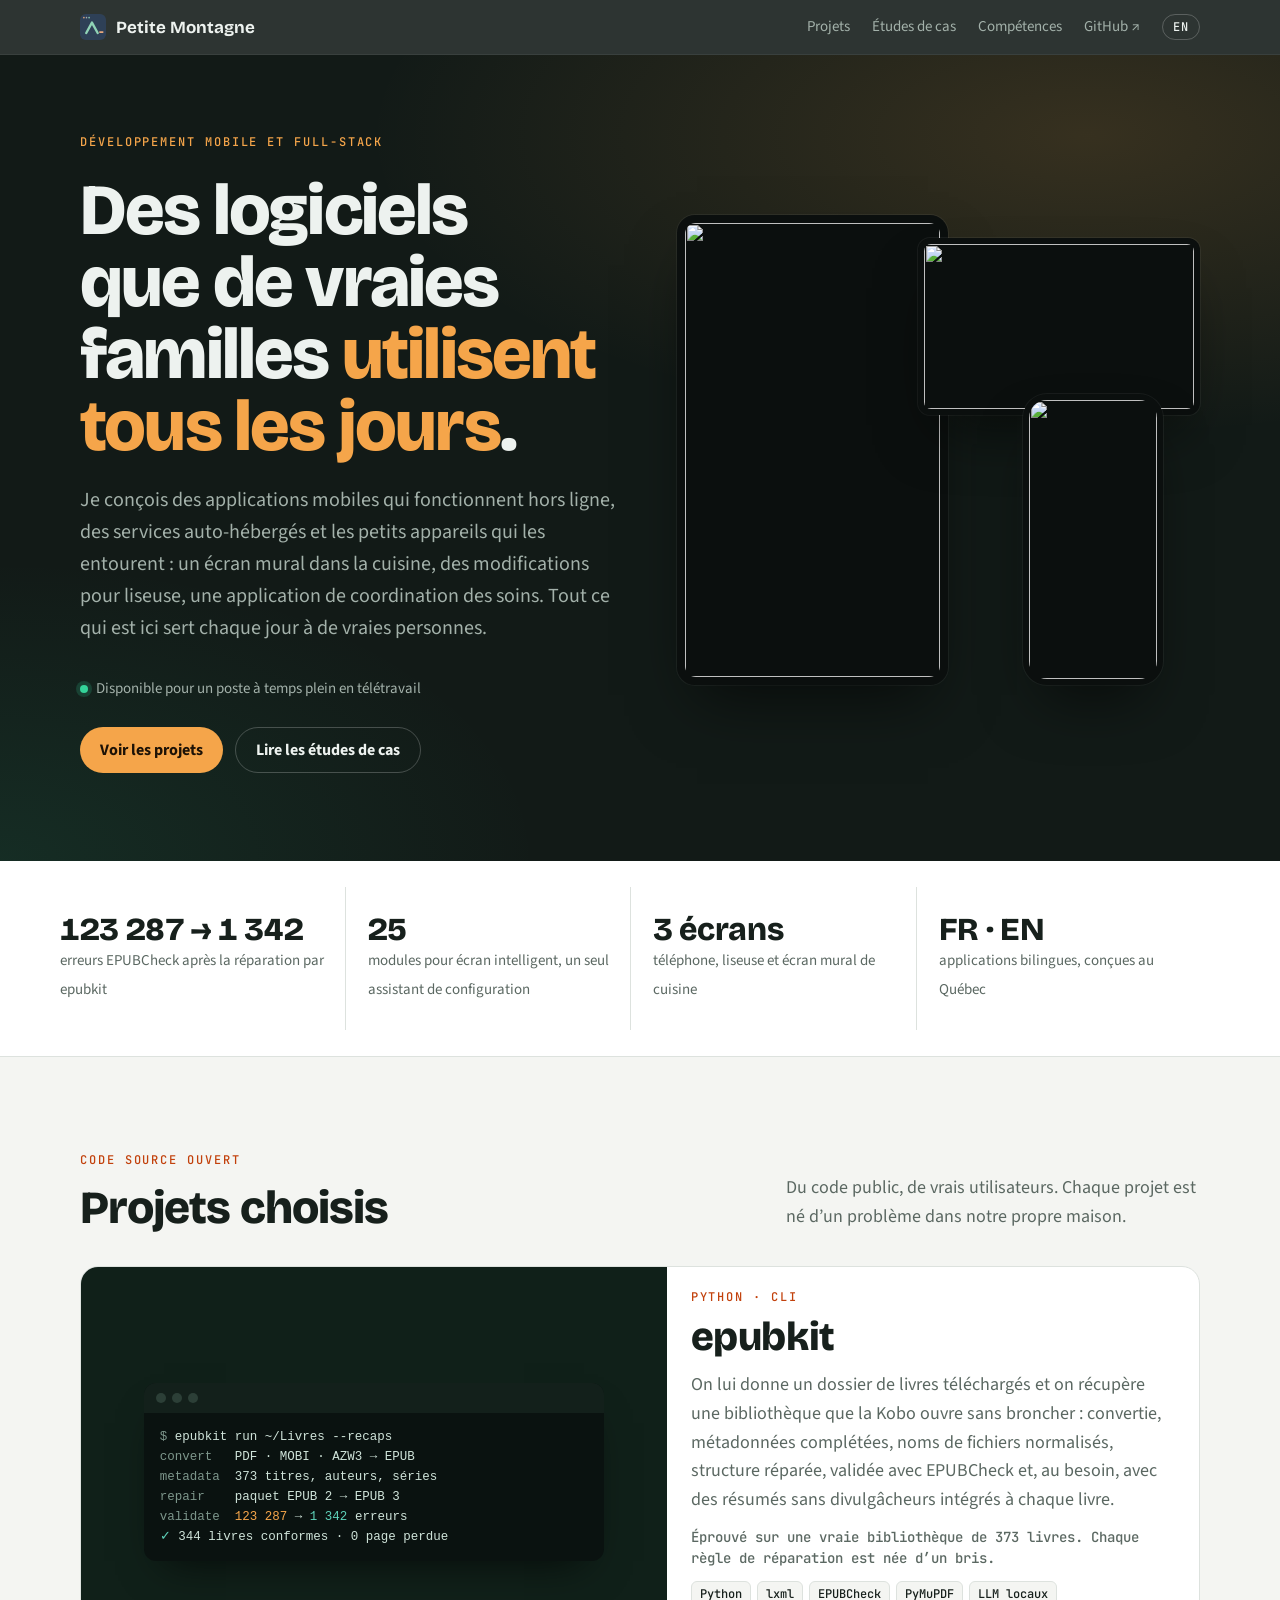
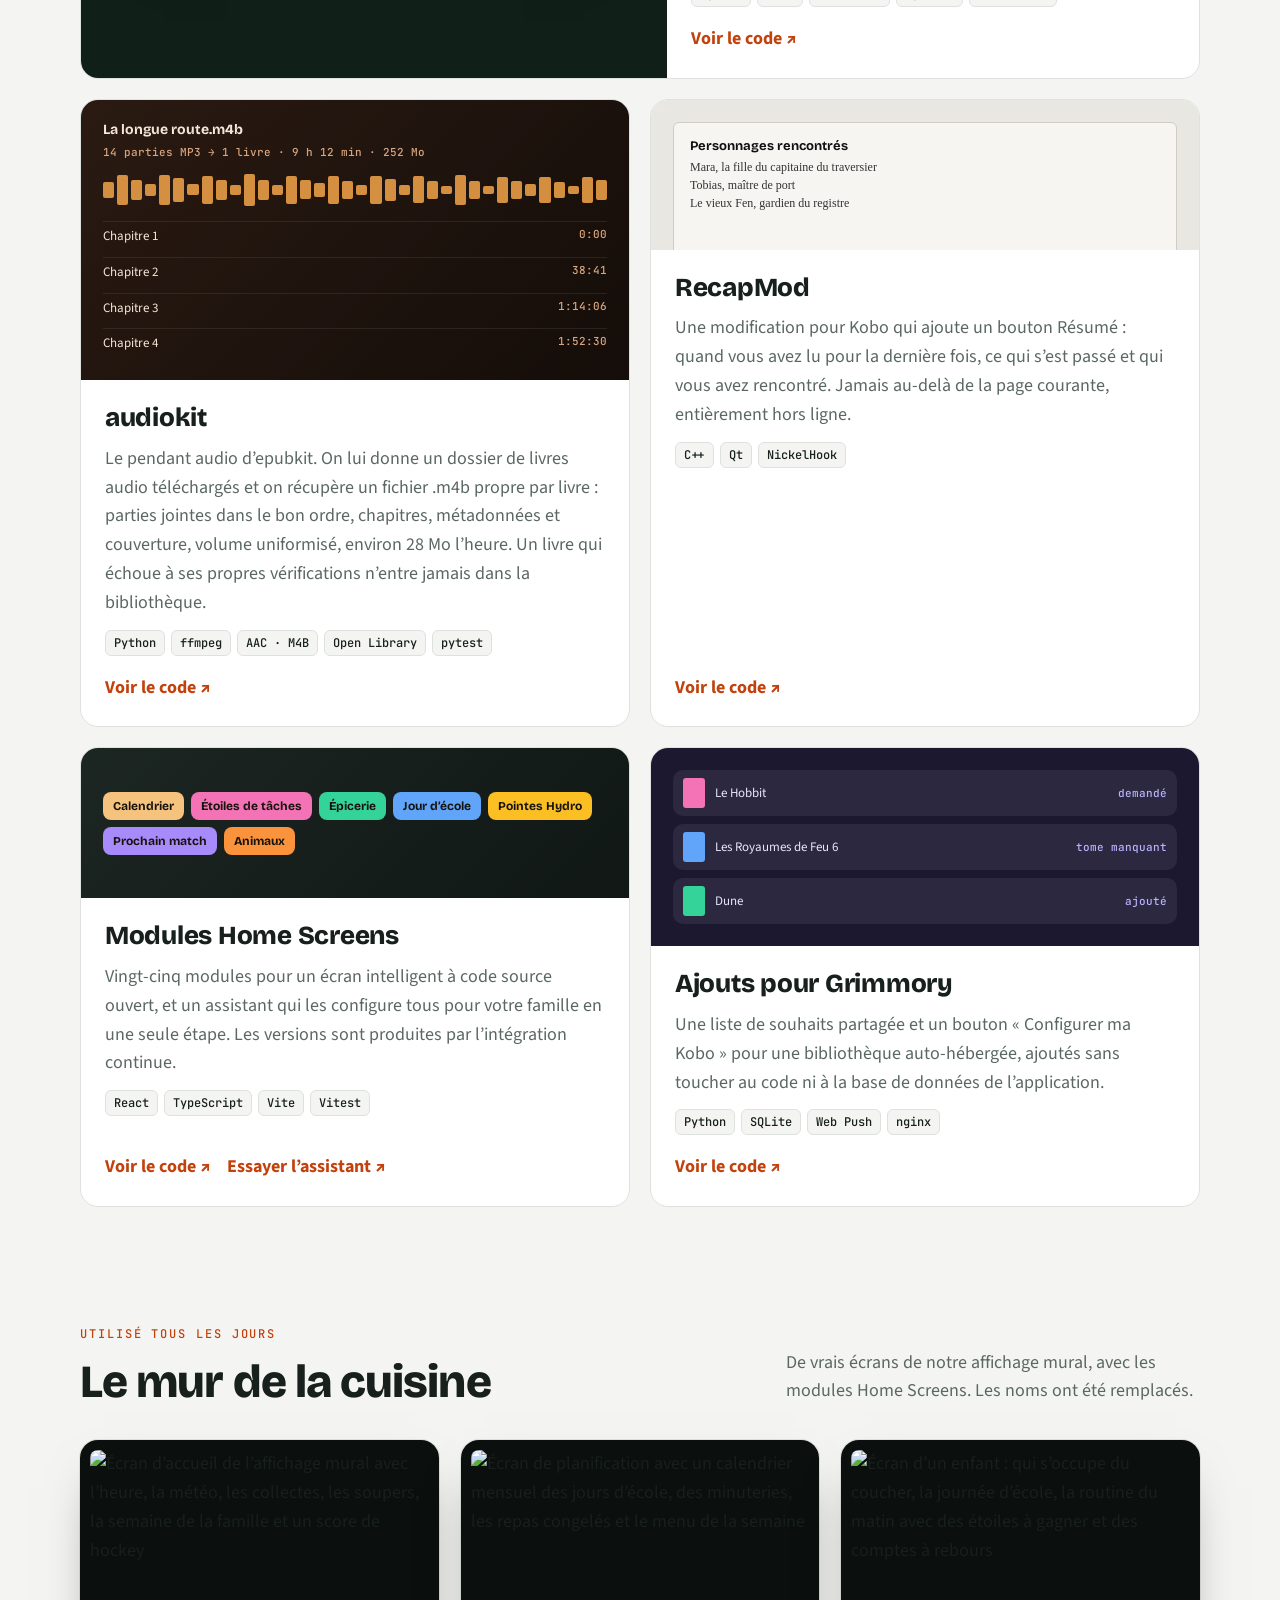
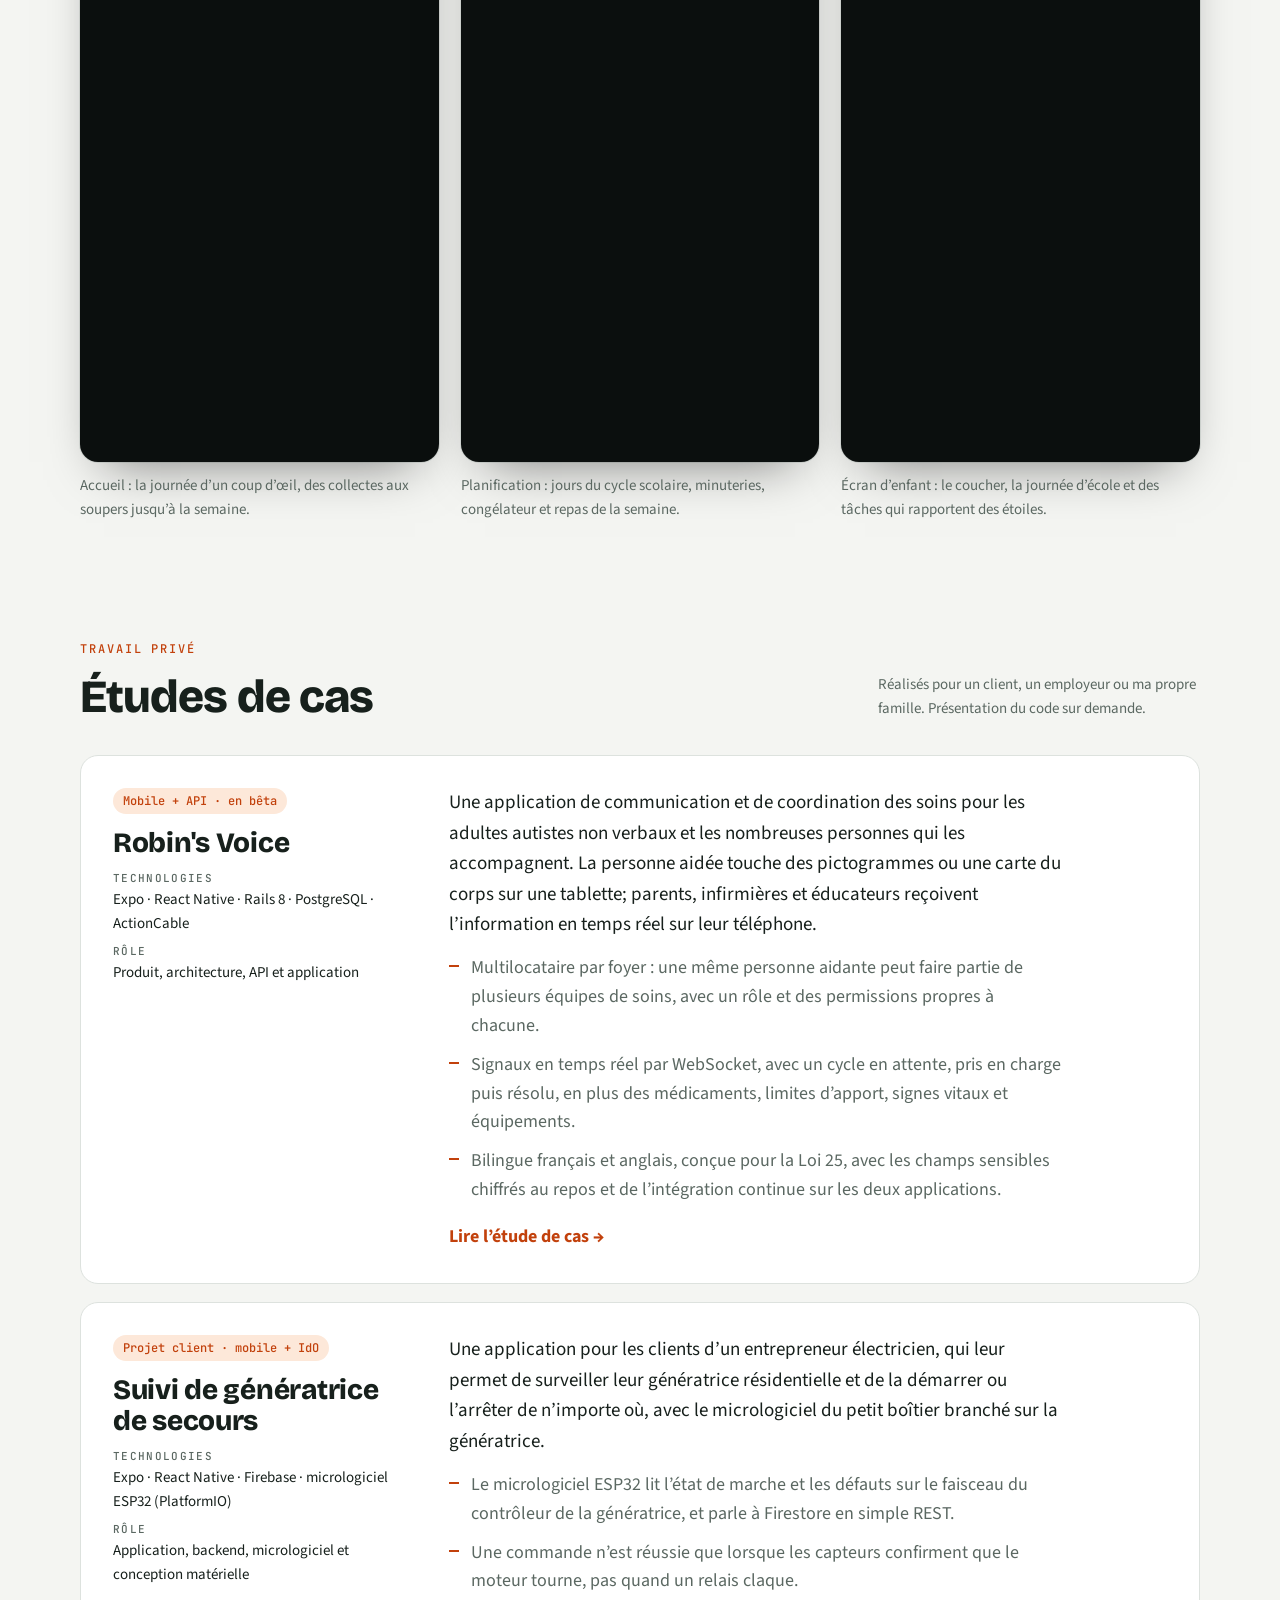
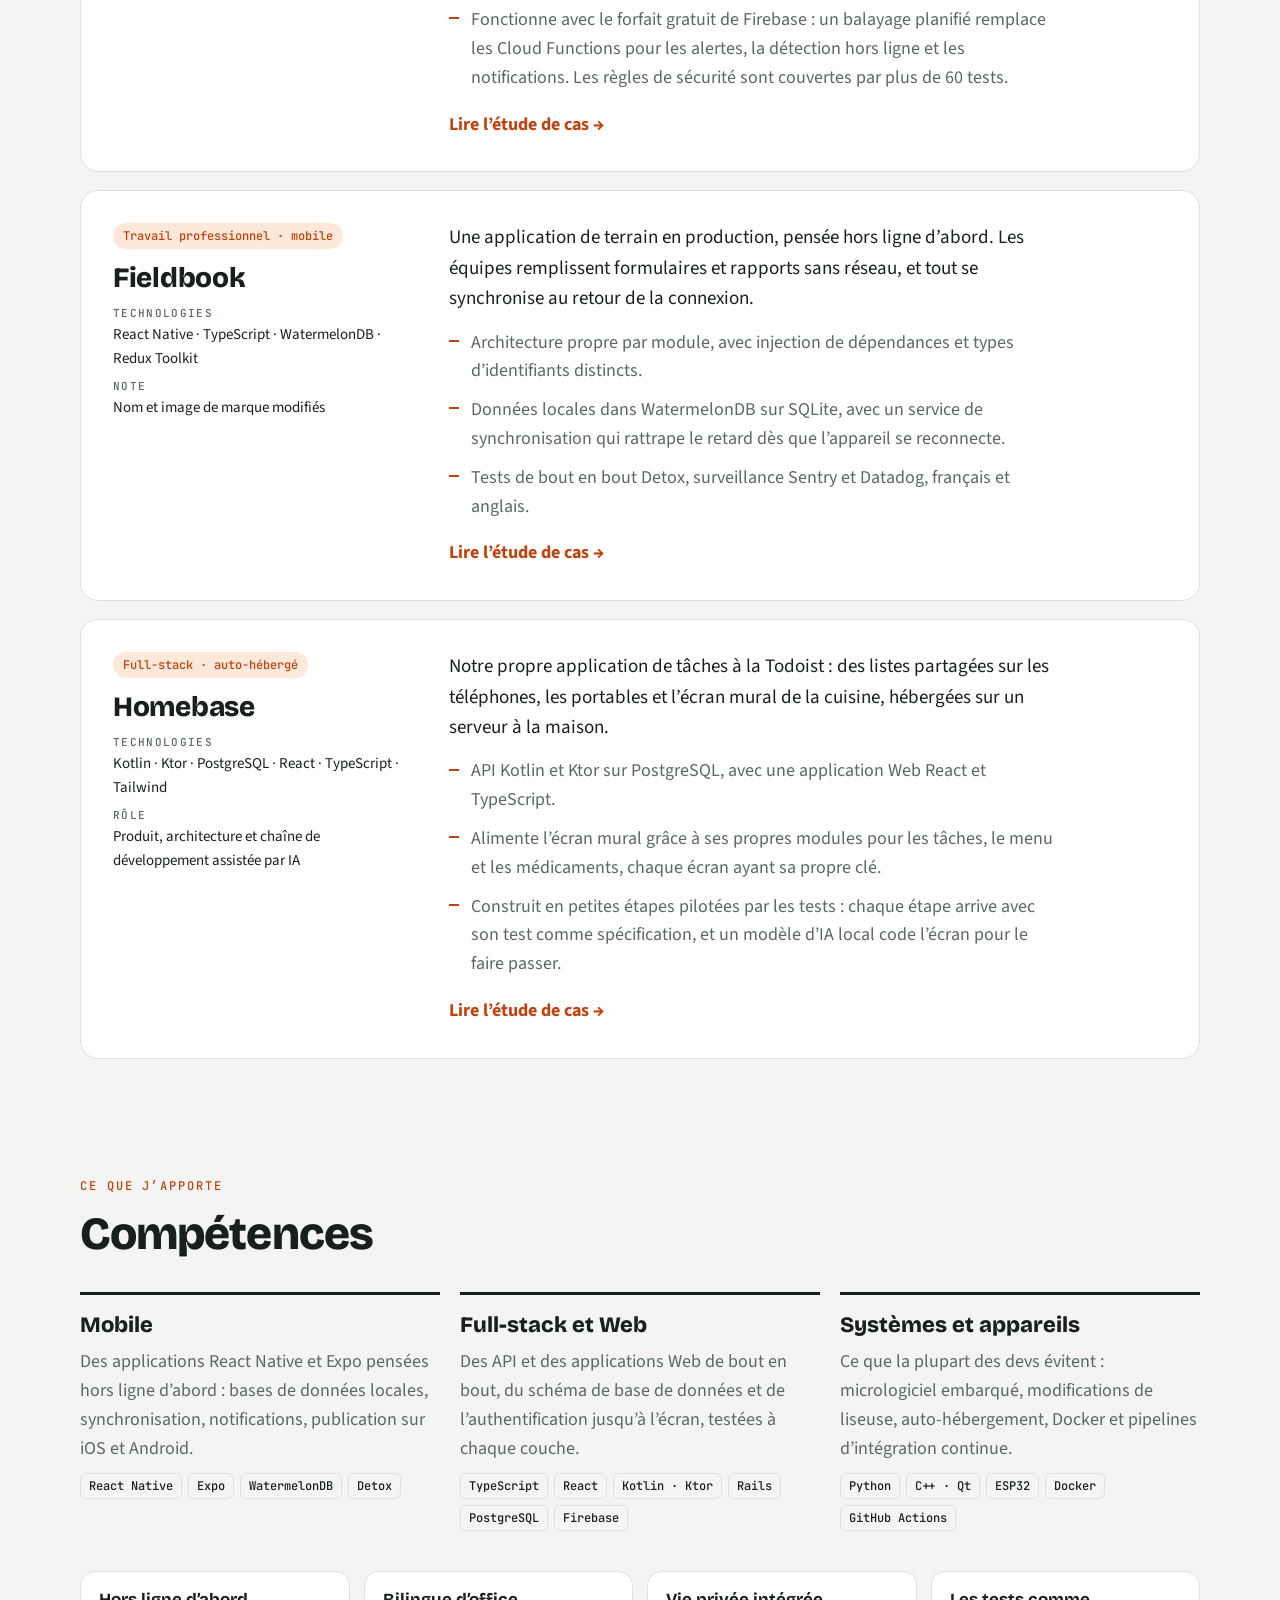
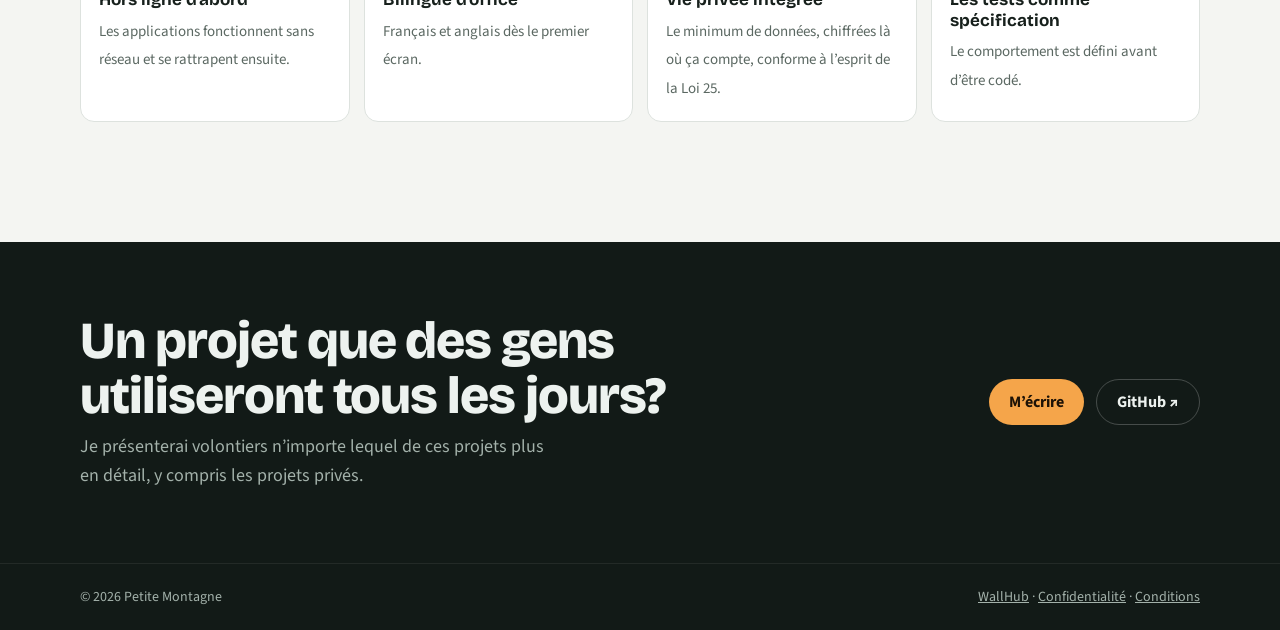
==== commit 76513ec1: "Add audiokit to the open-source projects (EN and FR) Co-Authored-By: Claude Opus 5.5 <noreply@anthro" ====
--- a/fr/index.html
+++ b/fr/index.html
@@ -102,6 +102,22 @@
       </article>
 
       <article class="proj">
+        <div class="art audio" aria-hidden="true">
+          <div class="player">
+            <b>La longue route.m4b</b><small>14 parties MP3 → 1 livre · 9 h 12 min · 252 Mo</small>
+            <div class="wave"><i style="height:41%"></i><i style="height:78%"></i><i style="height:54%"></i><i style="height:30%"></i><i style="height:77%"></i><i style="height:63%"></i><i style="height:29%"></i><i style="height:76%"></i><i style="height:52%"></i><i style="height:28%"></i><i style="height:85%"></i><i style="height:51%"></i><i style="height:27%"></i><i style="height:74%"></i><i style="height:50%"></i><i style="height:36%"></i><i style="height:73%"></i><i style="height:49%"></i><i style="height:25%"></i><i style="height:72%"></i><i style="height:58%"></i><i style="height:24%"></i><i style="height:71%"></i><i style="height:47%"></i><i style="height:23%"></i><i style="height:80%"></i><i style="height:46%"></i><i style="height:22%"></i><i style="height:69%"></i><i style="height:45%"></i><i style="height:31%"></i><i style="height:68%"></i><i style="height:44%"></i><i style="height:20%"></i><i style="height:67%"></i><i style="height:53%"></i></div>
+            <div class="ch"><span>Chapitre 1</span><em>0:00</em></div><div class="ch"><span>Chapitre 2</span><em>38:41</em></div><div class="ch"><span>Chapitre 3</span><em>1:14:06</em></div><div class="ch"><span>Chapitre 4</span><em>1:52:30</em></div>
+          </div>
+        </div>
+        <div class="body">
+          <h3>audiokit</h3>
+          <p>Le pendant audio d’epubkit. On lui donne un dossier de livres audio téléchargés et on récupère un fichier .m4b propre par livre : parties jointes dans le bon ordre, chapitres, métadonnées et couverture, volume uniformisé, environ 28 Mo l’heure. Un livre qui échoue à ses propres vérifications n’entre jamais dans la bibliothèque.</p>
+          <div class="tags"><span>Python</span><span>ffmpeg</span><span>AAC · M4B</span><span>Open Library</span><span>pytest</span></div>
+          <div class="links"><a href="https://github.com/petite-montagne/audiokit">Voir le code ↗</a></div>
+        </div>
+      </article>
+
+      <article class="proj">
         <div class="art recap" aria-hidden="true"><div class="page"><b>Personnages rencontrés</b>Mara, la fille du capitaine du traversier<br>Tobias, maître de port<br>Le vieux Fen, gardien du registre</div></div>
         <div class="body">
           <h3>RecapMod</h3>
--- a/assets/site.css
+++ b/assets/site.css
@@ -106,10 +106,10 @@
 
 /* projects */
 .projects { display: grid; grid-template-columns: repeat(6, minmax(0, 1fr)); gap: 20px; }
-.proj { grid-column: span 2; background: var(--surface); border: 1px solid var(--line); border-radius: var(--radius); overflow: hidden; display: flex; flex-direction: column; min-width: 0; transition: transform .2s ease, box-shadow .2s ease; }
+.proj { grid-column: span 3; background: var(--surface); border: 1px solid var(--line); border-radius: var(--radius); overflow: hidden; display: flex; flex-direction: column; min-width: 0; transition: transform .2s ease, box-shadow .2s ease; }
 .proj:hover { transform: translateY(-3px); box-shadow: 0 18px 40px -24px rgba(0,0,0,.35); }
 .proj.feature { grid-column: span 6; display: grid; grid-template-columns: minmax(0, 1.1fr) minmax(0, 1fr); }
-@media (max-width: 960px) { .proj { grid-column: span 3; } .proj.feature { grid-column: span 6; grid-template-columns: minmax(0, 1fr); } }
+@media (max-width: 960px) { .proj.feature { grid-column: span 6; grid-template-columns: minmax(0, 1fr); } }
 @media (max-width: 640px) { .proj, .proj.feature { grid-column: span 6; } }
 .art { min-height: 150px; position: relative; overflow: hidden; }
 .proj .body { padding: 24px; display: flex; flex-direction: column; gap: 12px; flex: 1; }
@@ -139,6 +139,15 @@
 .art.grim .book { display: flex; align-items: center; gap: 10px; background: rgba(255,255,255,.07); border-radius: 10px; padding: 8px 10px; color: #e8e5ff; font-size: 13px; }
 .art.grim .book i { width: 22px; height: 30px; border-radius: 3px; flex: none; }
 .art.grim .book em { margin-left: auto; font-style: normal; font: 500 11px/1 var(--mono); color: #b9b2ff; }
+
+.art.audio { background: linear-gradient(135deg, #2a1a12, #140d09); padding: 22px; display: grid; align-content: center; }
+.art.audio .player { display: grid; gap: 6px; color: #f6e6d8; }
+.art.audio .player b { font: 700 14px/1.2 var(--display); }
+.art.audio .player small { font: 500 11px/1.3 var(--mono); color: #d9a57e; }
+.art.audio .wave { display: flex; align-items: center; gap: 3px; height: 38px; margin: 6px 0; }
+.art.audio .wave i { flex: 1; background: #f5a54a; border-radius: 2px; opacity: .85; }
+.art.audio .ch { display: flex; font-size: 13px; padding: 4px 0; border-top: 1px solid rgba(255,255,255,.08); }
+.art.audio .ch em { margin-left: auto; font: 500 11px/1.6 var(--mono); font-style: normal; color: #d9a57e; }
 
 /* case studies */
 .cases { display: grid; gap: 18px; }
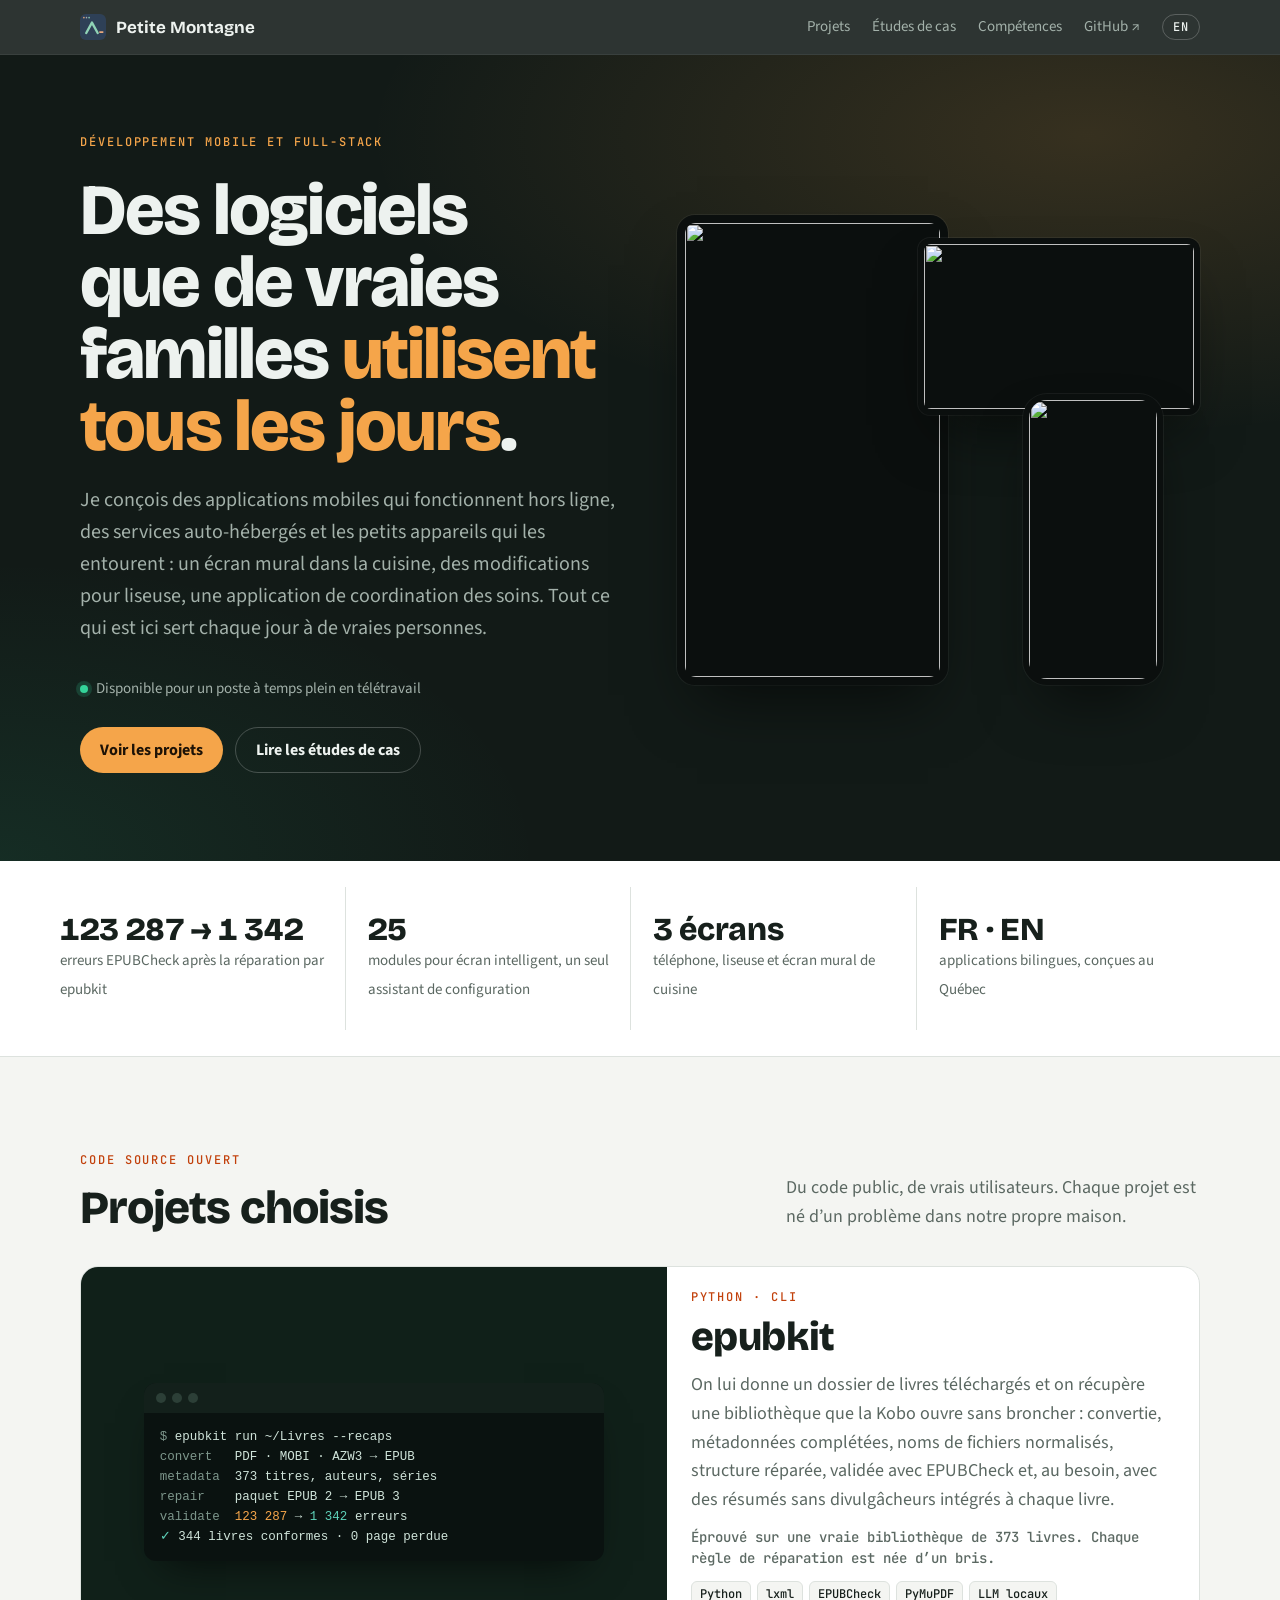
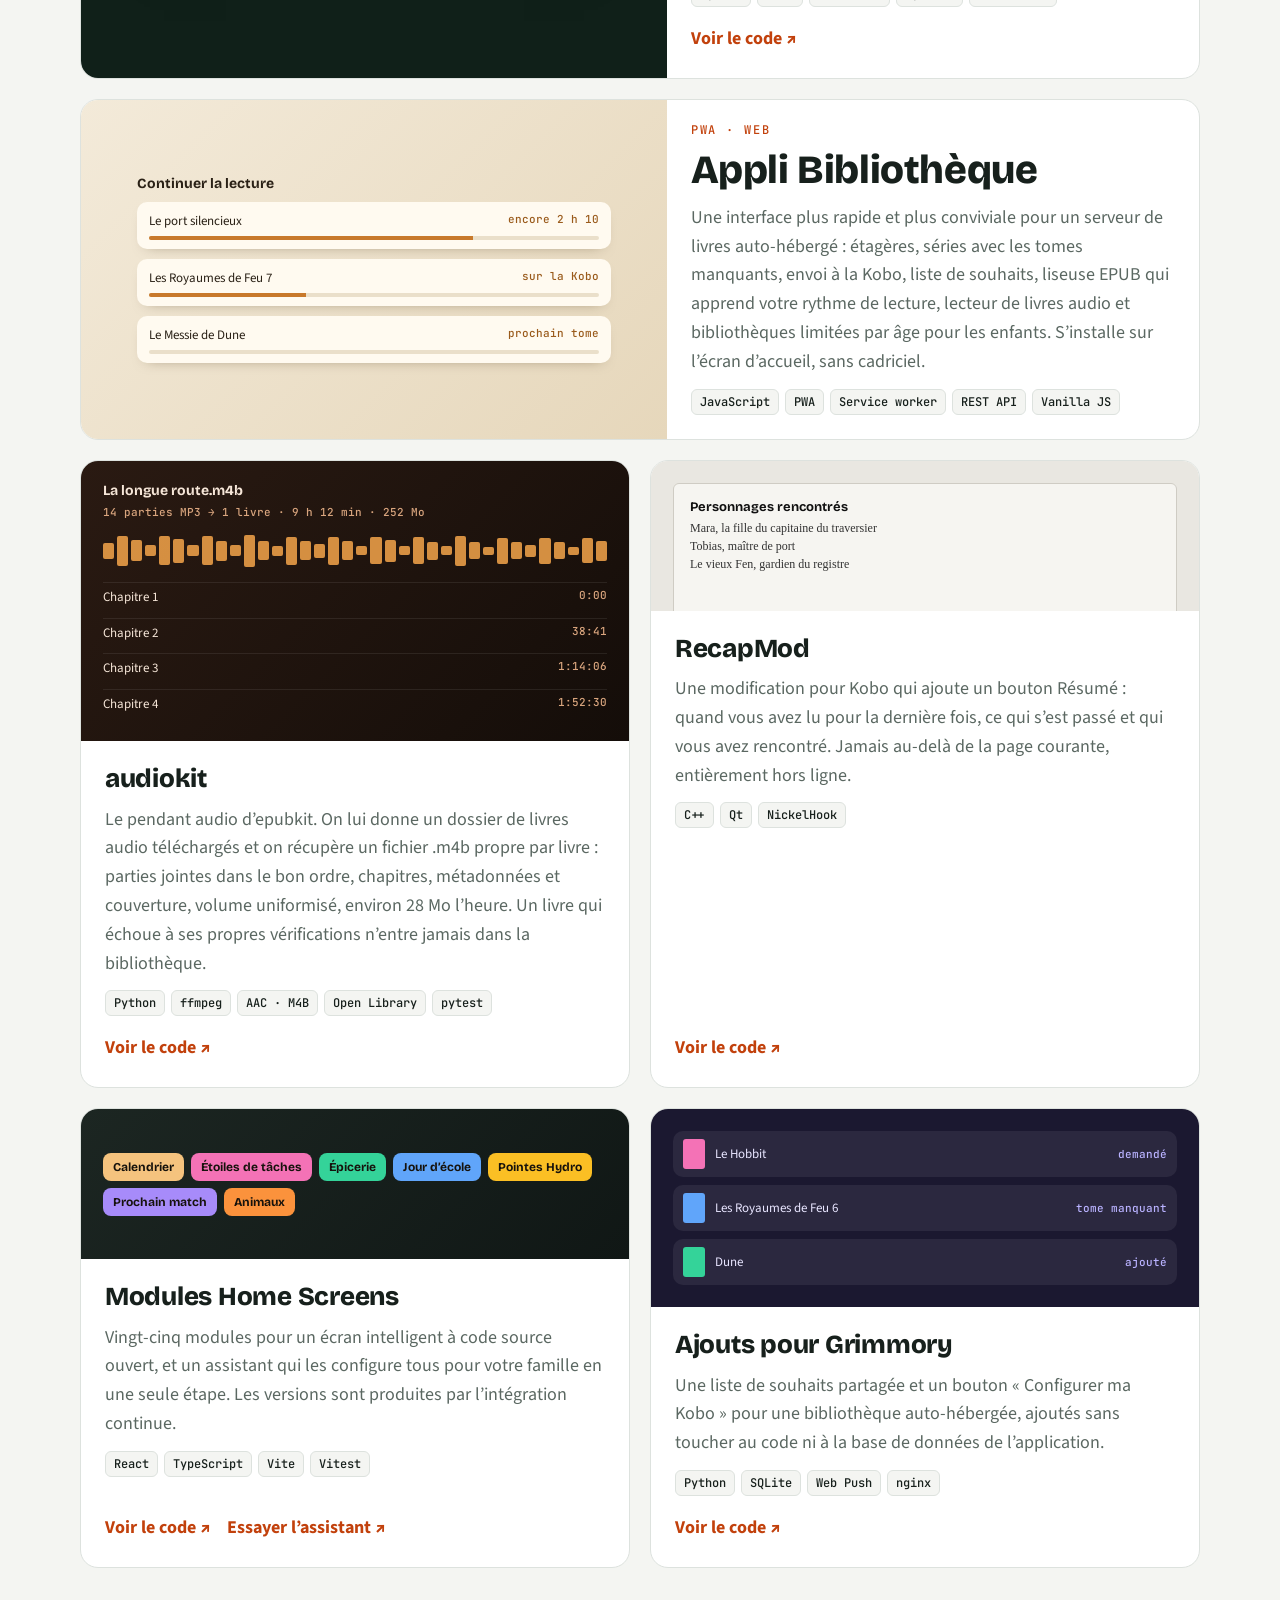
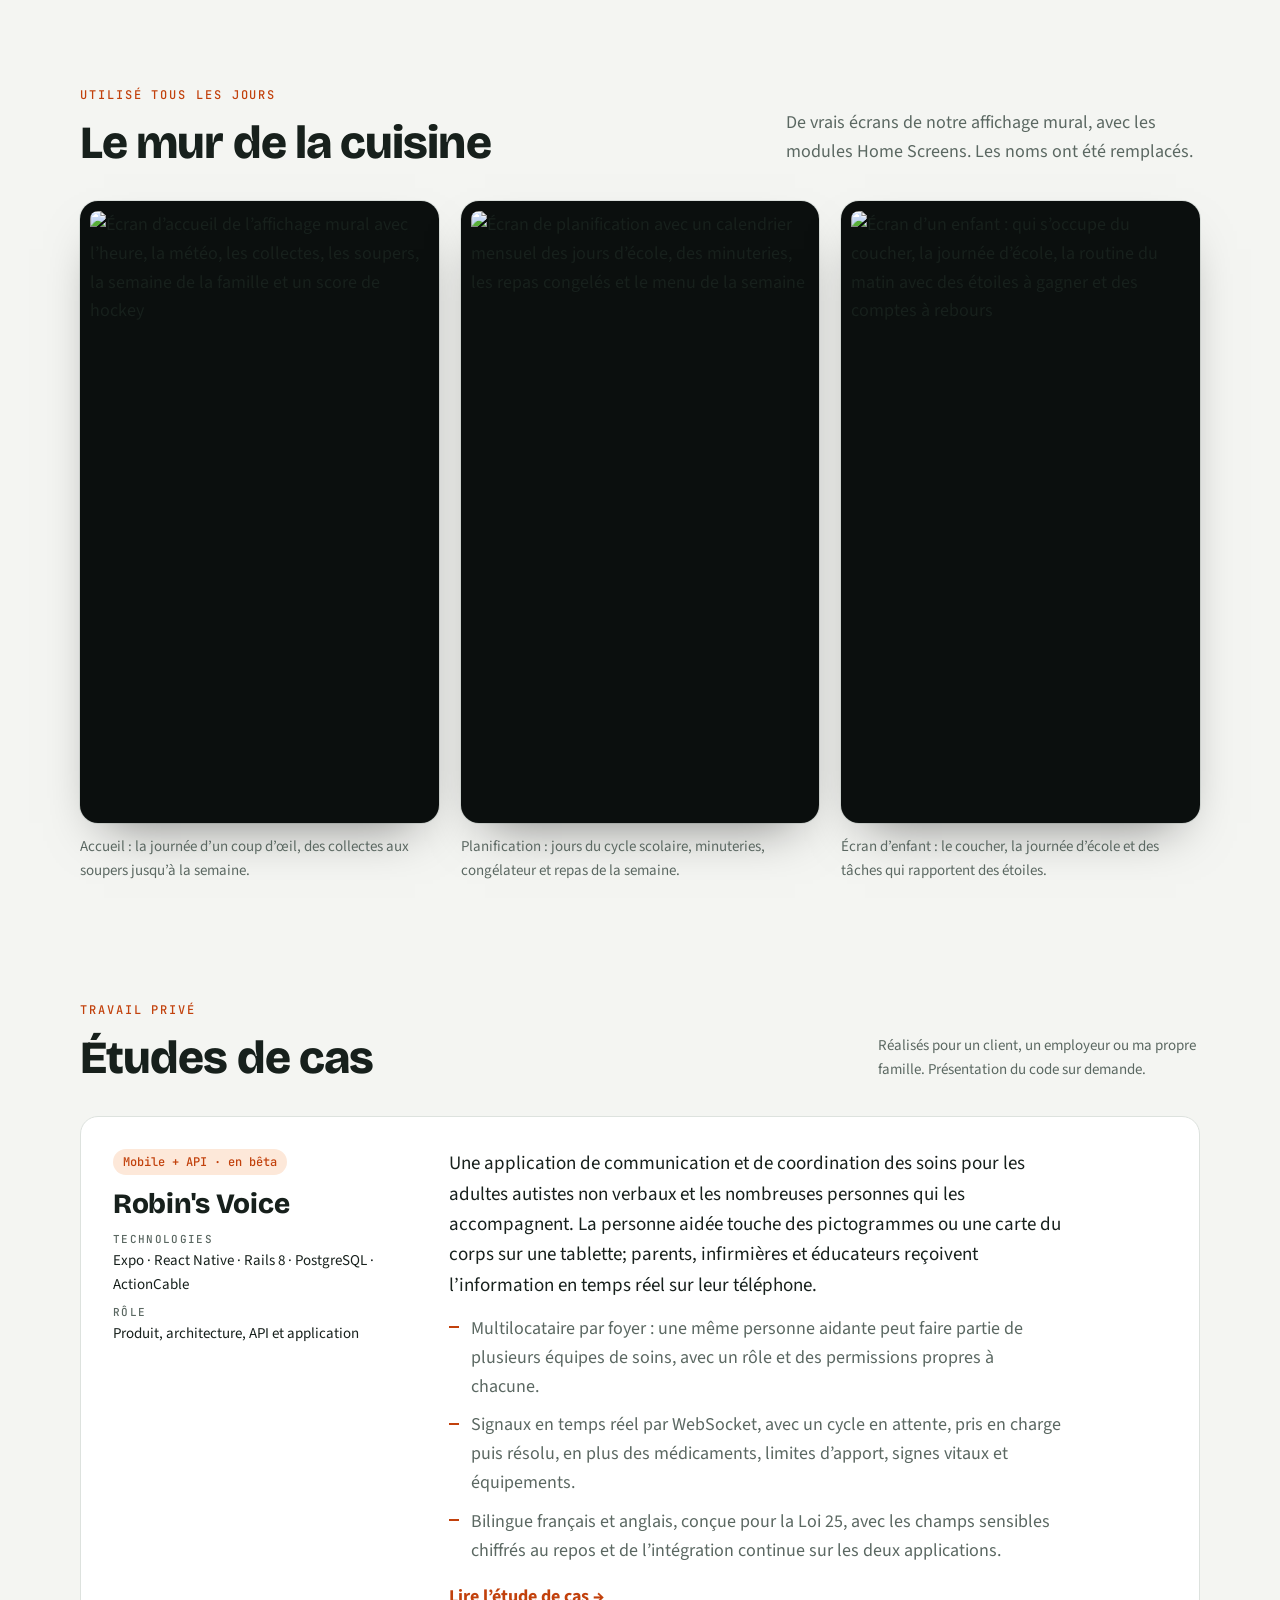
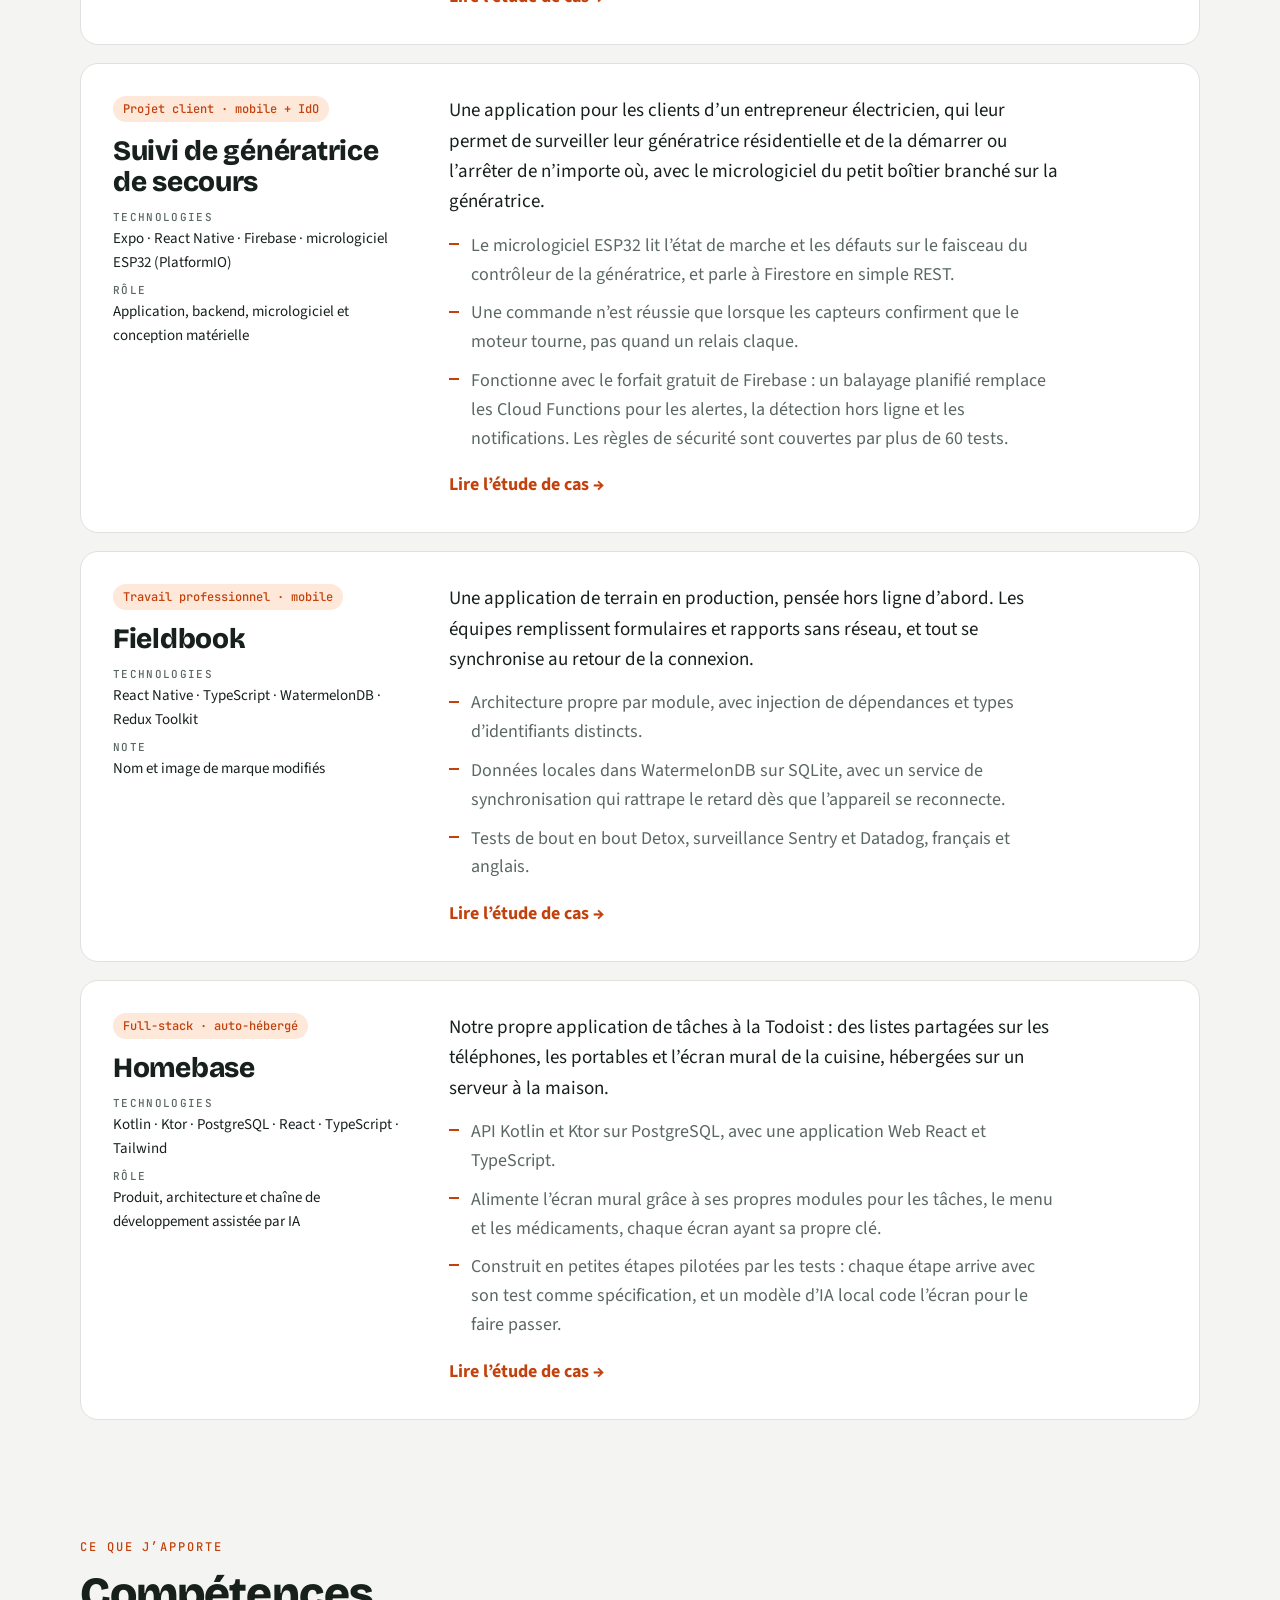
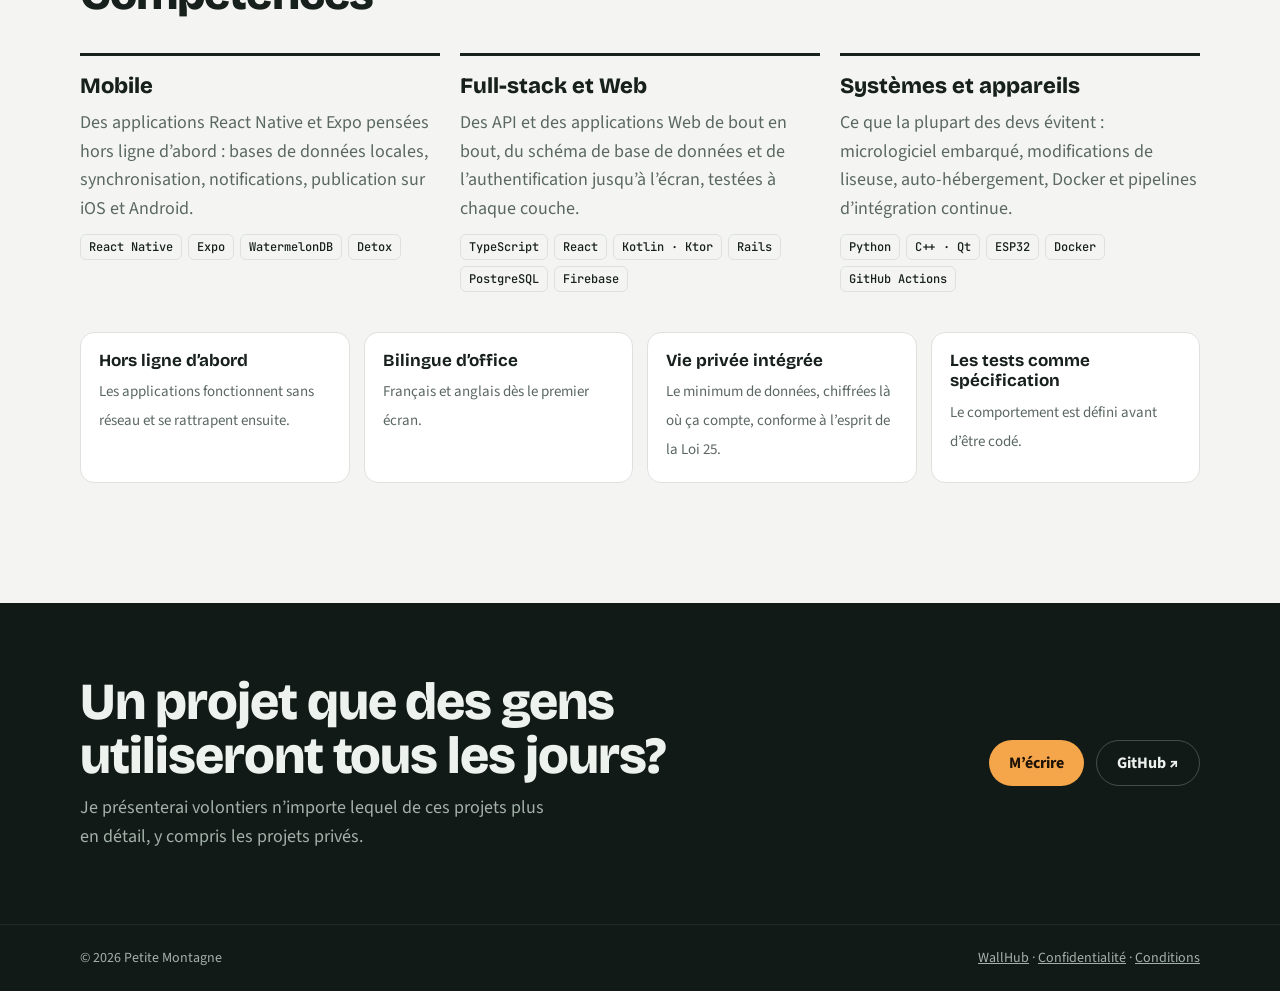
==== commit 76169abf: "Add the Library app as a featured project (EN and FR) Co-Authored-By: Claude Opus 5.5 <noreply@anthr" ====
--- a/fr/index.html
+++ b/fr/index.html
@@ -101,6 +101,19 @@
         </div>
       </article>
 
+      <article class="proj feature">
+        <div class="art lib" aria-hidden="true">
+          <b>Continuer la lecture</b>
+          <div class="row"><span>Le port silencieux</span><em>encore 2 h 10</em><i><u style="width:72%"></u></i></div><div class="row"><span>Les Royaumes de Feu 7</span><em>sur la Kobo</em><i><u style="width:35%"></u></i></div><div class="row"><span>Le Messie de Dune</span><em>prochain tome</em><i><u style="width:0%"></u></i></div>
+        </div>
+        <div class="body">
+          <span class="eyebrow">PWA · Web</span>
+          <h3>Appli Bibliothèque</h3>
+          <p>Une interface plus rapide et plus conviviale pour un serveur de livres auto-hébergé : étagères, séries avec les tomes manquants, envoi à la Kobo, liste de souhaits, liseuse EPUB qui apprend votre rythme de lecture, lecteur de livres audio et bibliothèques limitées par âge pour les enfants. S’installe sur l’écran d’accueil, sans cadriciel.</p>
+          <div class="tags"><span>JavaScript</span><span>PWA</span><span>Service worker</span><span>REST API</span><span>Vanilla JS</span></div>
+        </div>
+      </article>
+
       <article class="proj">
         <div class="art audio" aria-hidden="true">
           <div class="player">
--- a/assets/site.css
+++ b/assets/site.css
@@ -149,6 +149,13 @@
 .art.audio .ch { display: flex; font-size: 13px; padding: 4px 0; border-top: 1px solid rgba(255,255,255,.08); }
 .art.audio .ch em { margin-left: auto; font: 500 11px/1.6 var(--mono); font-style: normal; color: #d9a57e; }
 
+.art.lib { background: linear-gradient(135deg, #f3ead9, #e6d7bb); padding: 28px clamp(22px, 5vw, 56px); min-height: 280px; display: grid; gap: 10px; align-content: center; color: #2a2116; }
+.art.lib > b { font: 700 14px/1.2 var(--display); }
+.art.lib .row { display: grid; grid-template-columns: minmax(0, 1fr) auto; gap: 4px 10px; background: #fffaf0; border-radius: 10px; padding: 9px 12px; font-size: 13px; box-shadow: 0 6px 14px -10px rgba(60,40,10,.5); }
+.art.lib .row em { font: 500 11px/1.6 var(--mono); font-style: normal; color: #9a5b1c; }
+.art.lib .row i { grid-column: 1 / -1; height: 4px; border-radius: 2px; background: #eadfca; overflow: hidden; }
+.art.lib .row u { display: block; height: 100%; background: #c8792b; }
+
 /* case studies */
 .cases { display: grid; gap: 18px; }
 .case { display: grid; grid-template-columns: minmax(0, 300px) minmax(0, 1fr); gap: 36px; background: var(--surface); border: 1px solid var(--line); border-radius: var(--radius); padding: 32px; }
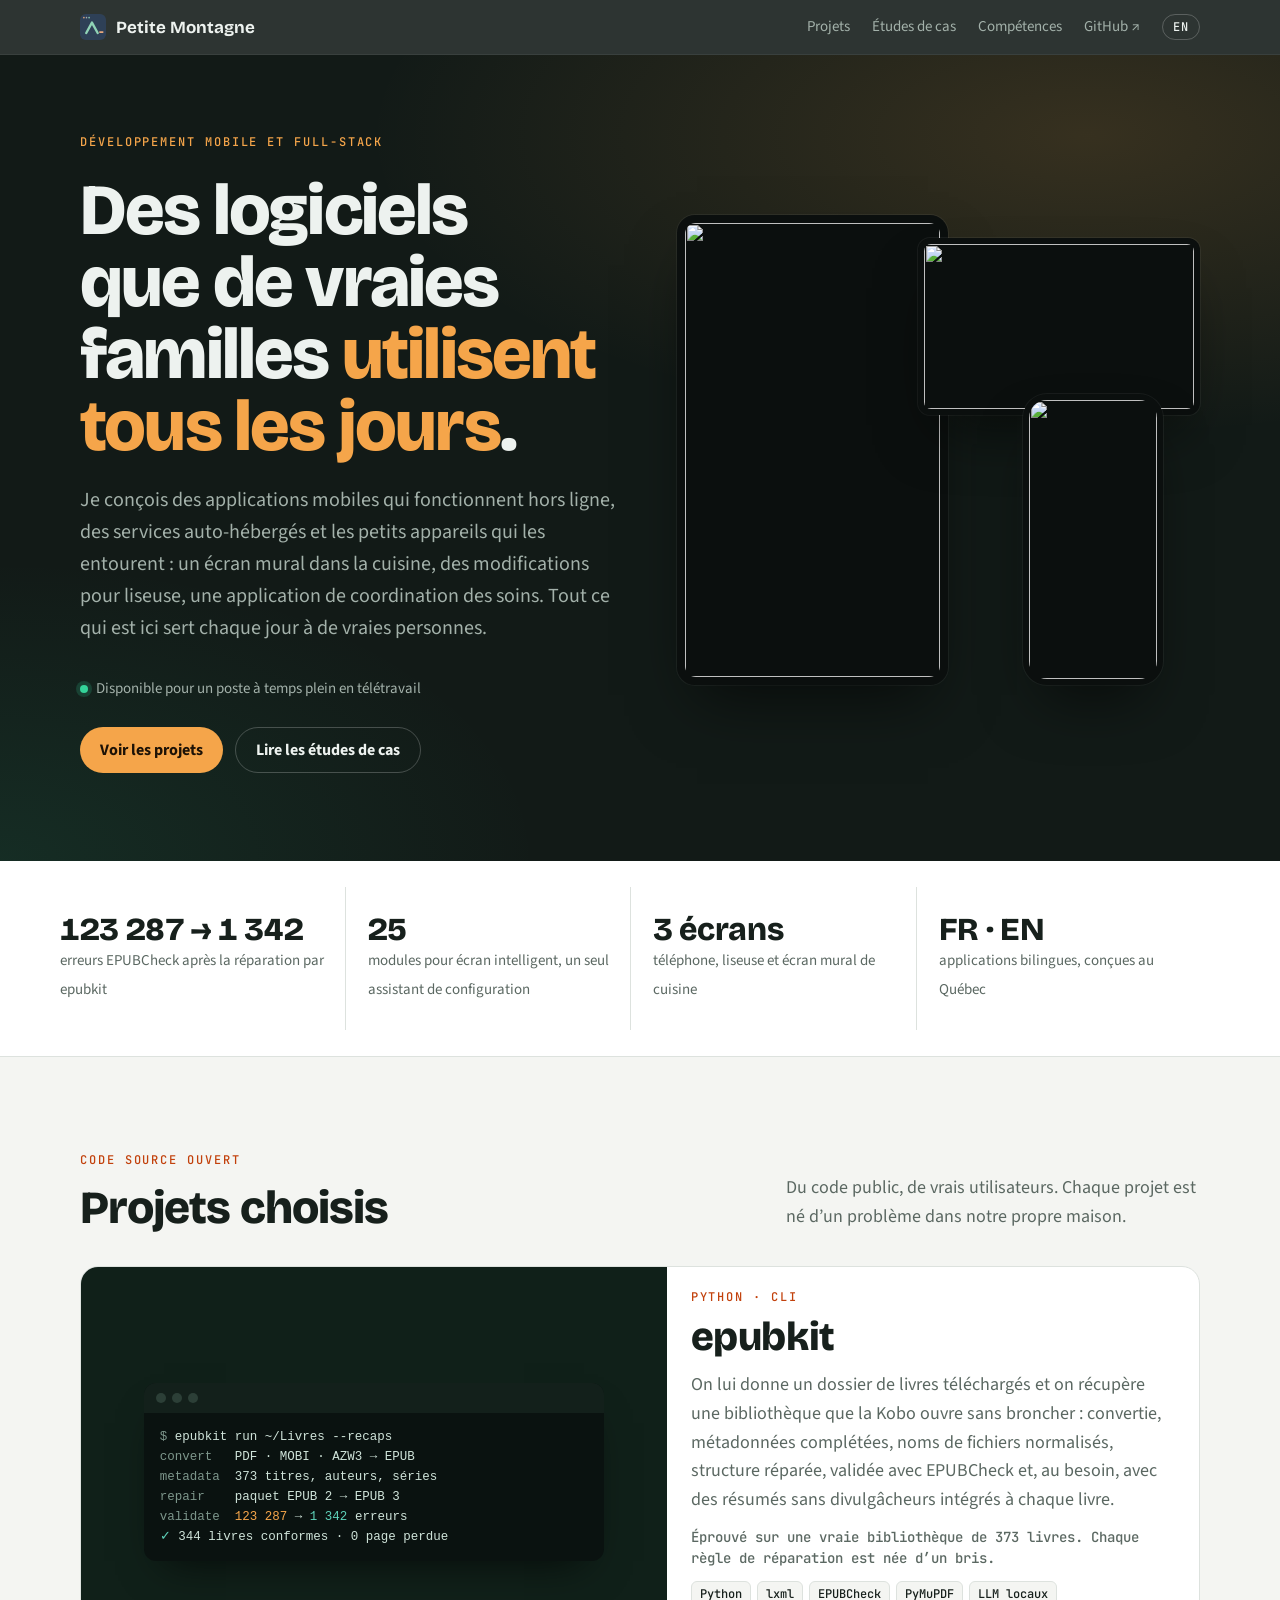
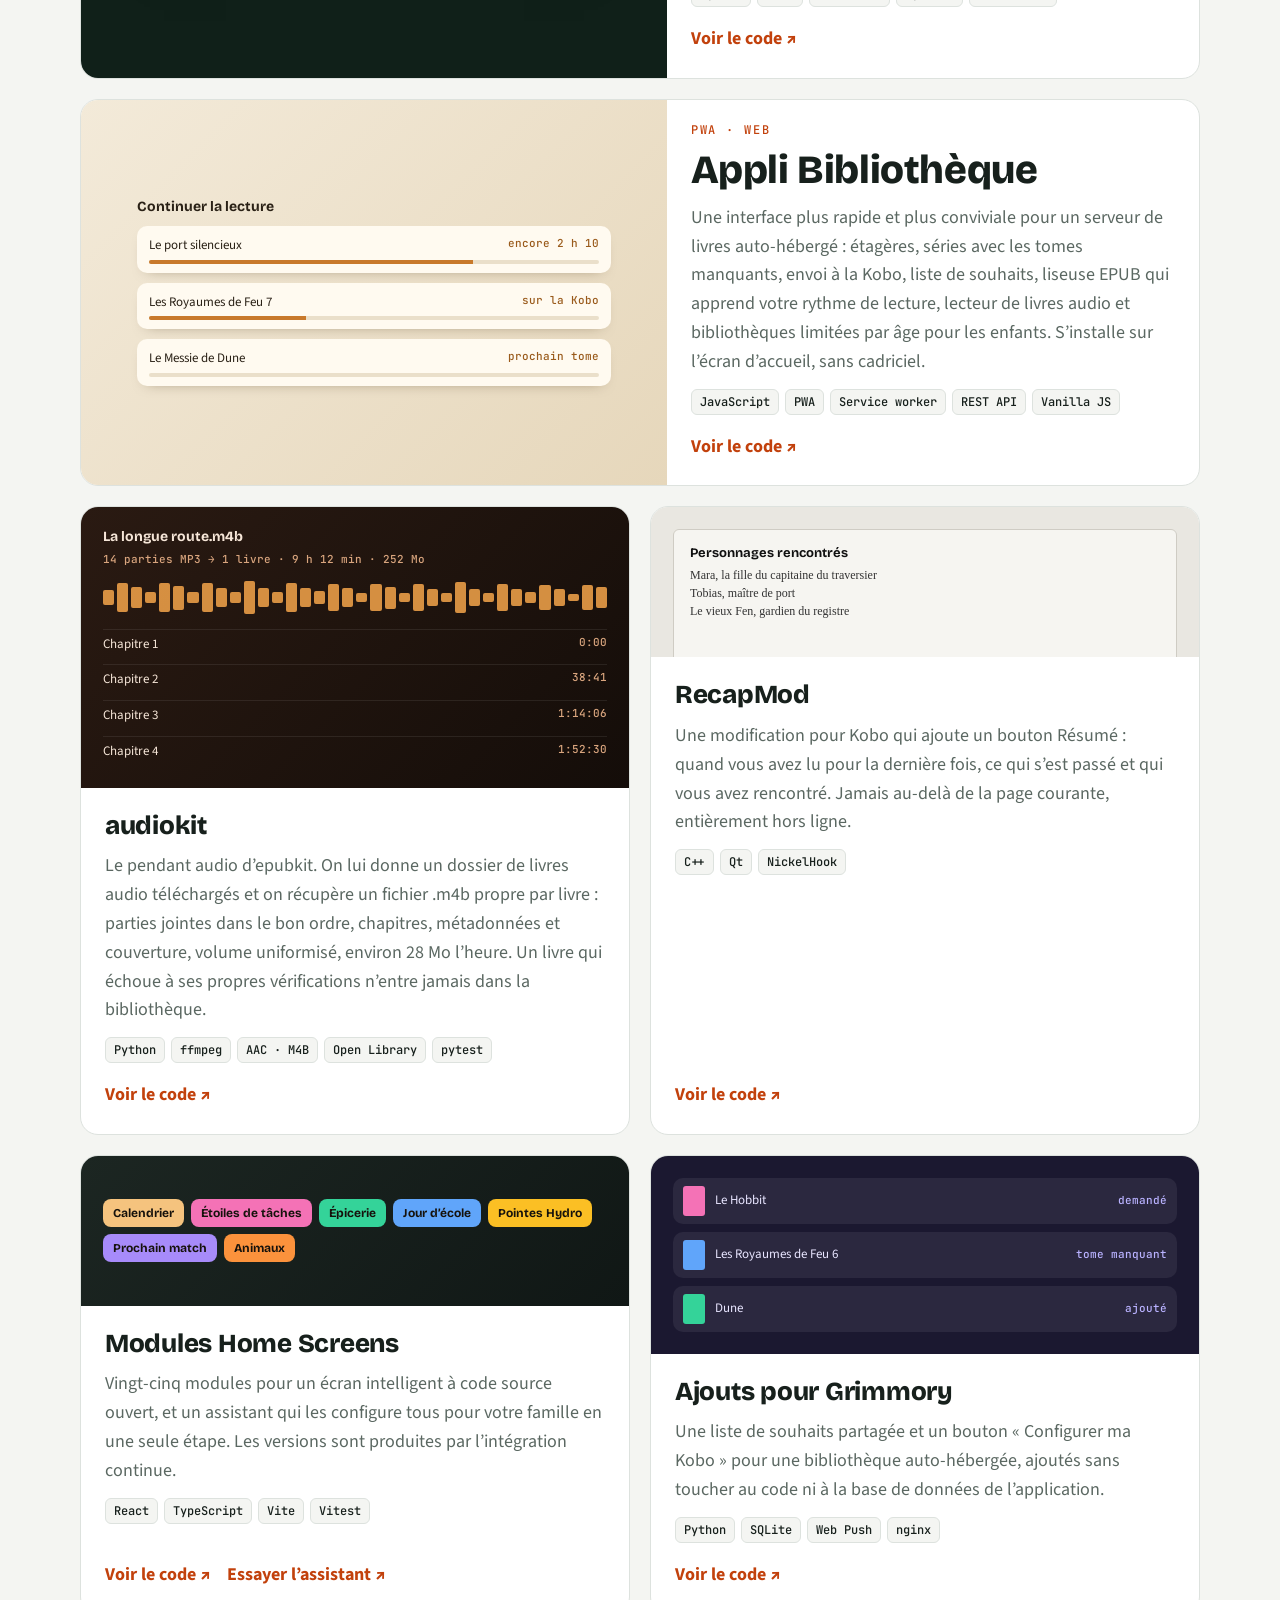
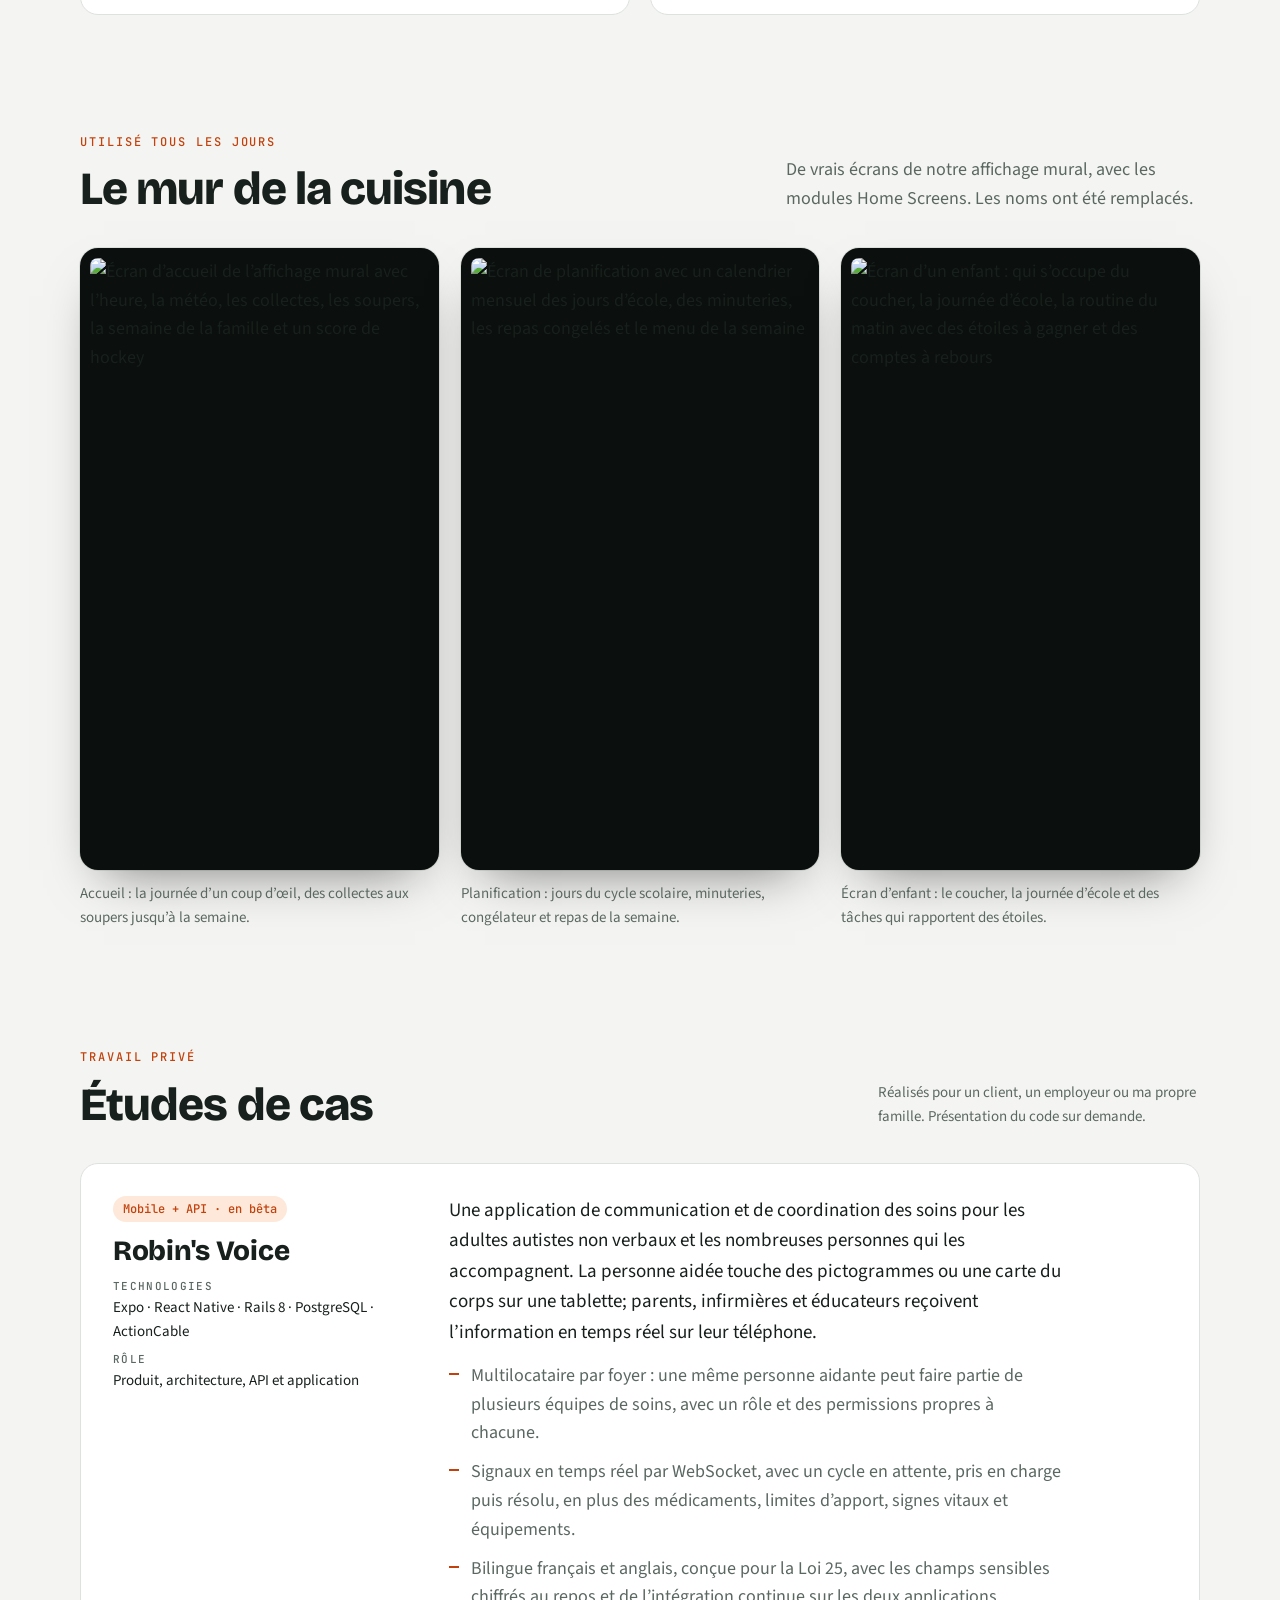
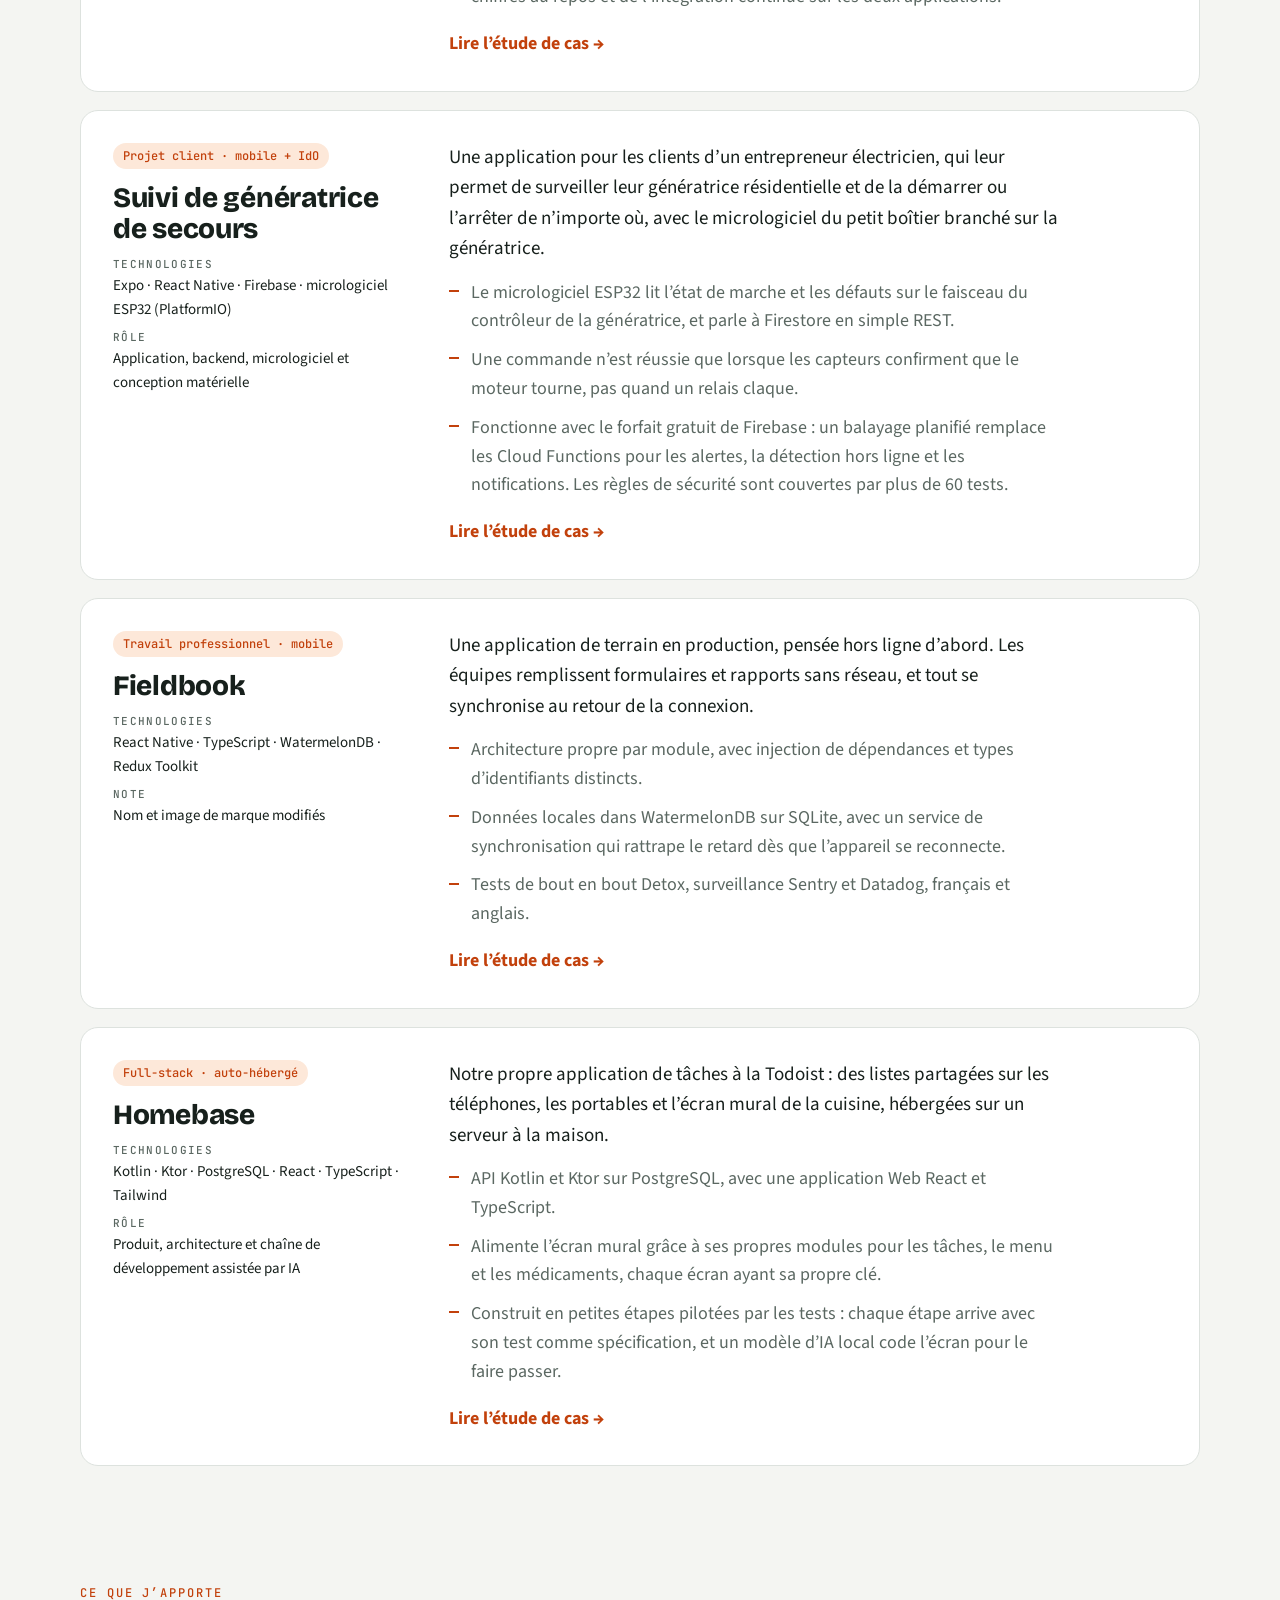
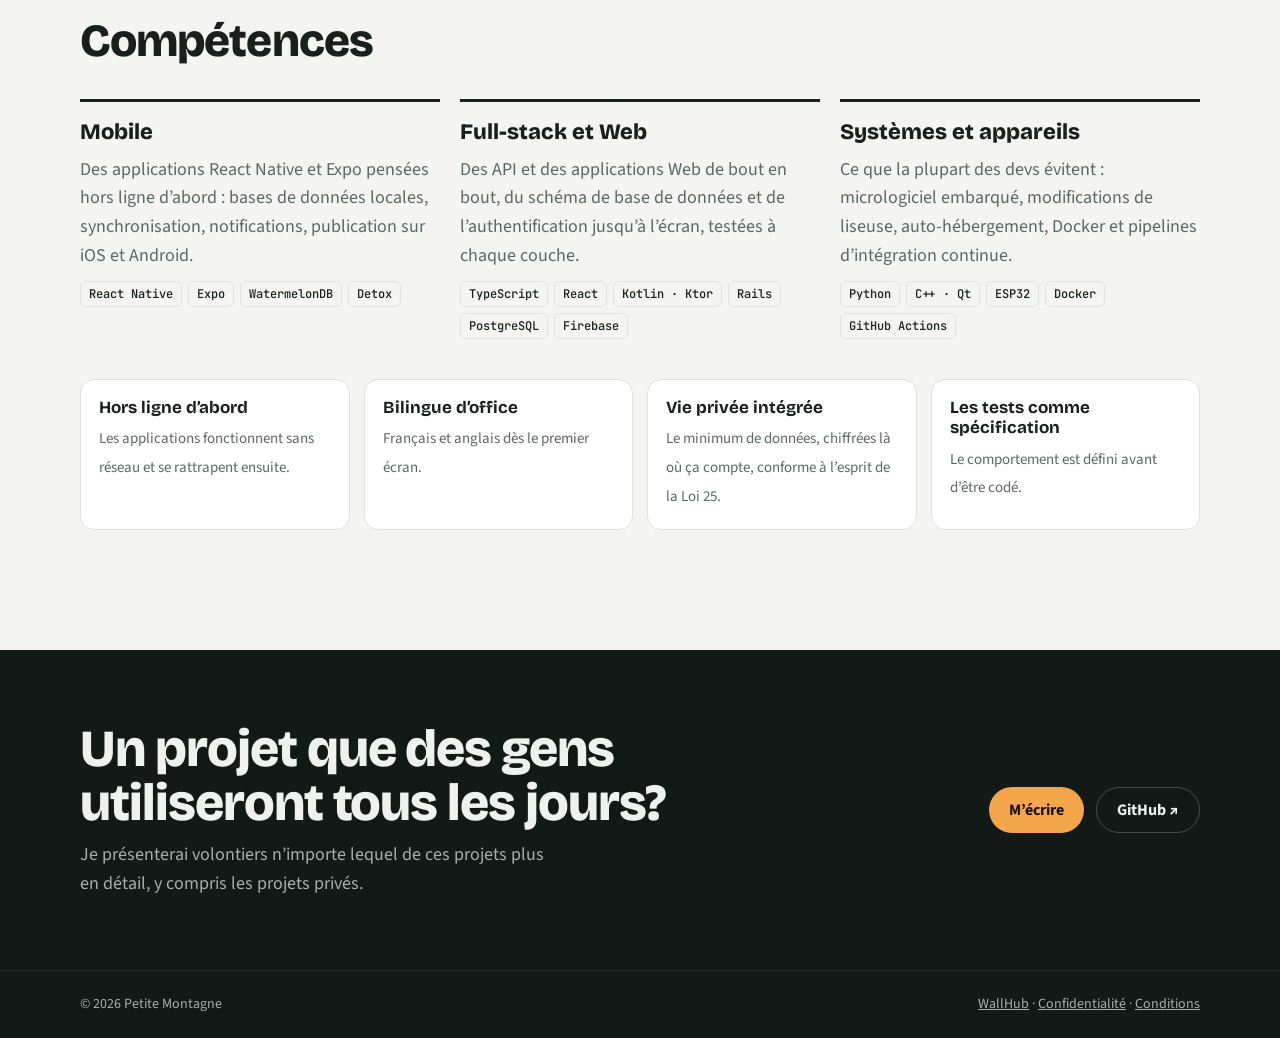
==== commit cc5620f4: "Link the Library app card to its public repo Co-Authored-By: Claude Opus 5.5 <noreply@anthropic.com>" ====
--- a/fr/index.html
+++ b/fr/index.html
@@ -111,6 +111,7 @@
           <h3>Appli Bibliothèque</h3>
           <p>Une interface plus rapide et plus conviviale pour un serveur de livres auto-hébergé : étagères, séries avec les tomes manquants, envoi à la Kobo, liste de souhaits, liseuse EPUB qui apprend votre rythme de lecture, lecteur de livres audio et bibliothèques limitées par âge pour les enfants. S’installe sur l’écran d’accueil, sans cadriciel.</p>
           <div class="tags"><span>JavaScript</span><span>PWA</span><span>Service worker</span><span>REST API</span><span>Vanilla JS</span></div>
+          <div class="links"><a href="https://github.com/petite-montagne/library-app">Voir le code ↗</a></div>
         </div>
       </article>
 
